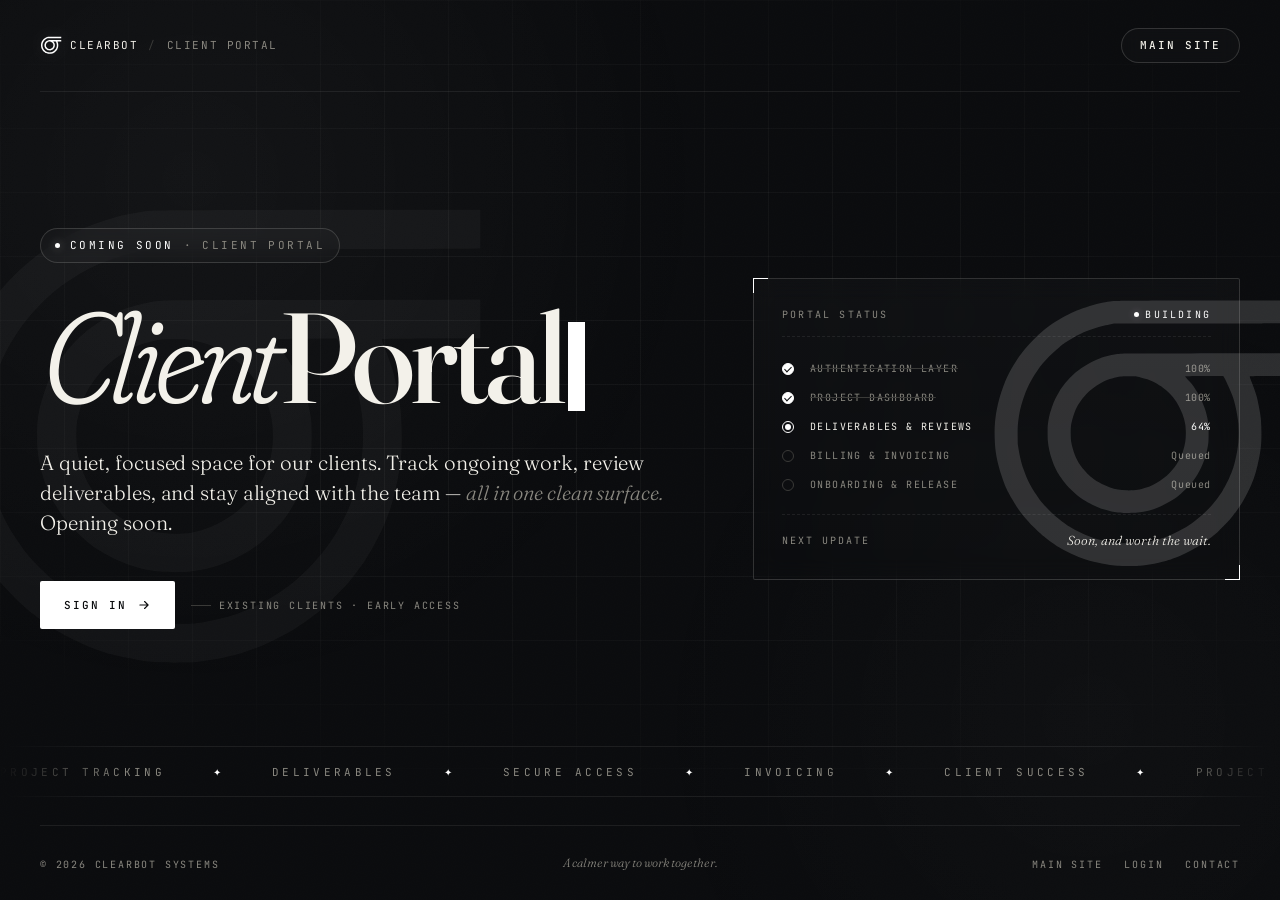
==== index.html @ 37e45703 "Add coming soon page for client portal" ====
<!DOCTYPE html>
<html lang="en">
<head>
<meta charset="UTF-8" />
<meta name="viewport" content="width=device-width, initial-scale=1.0" />
<title>ClearBot Client Portal | Coming Soon</title>
<meta name="description" content="The ClearBot Client Portal is on its way. A quiet, focused space for our clients to track work, review deliverables, and stay aligned." />

<link rel="preconnect" href="https://fonts.googleapis.com" />
<link rel="preconnect" href="https://fonts.gstatic.com" crossorigin />
<link href="https://fonts.googleapis.com/css2?family=Fraunces:ital,opsz,wght@0,9..144,300;0,9..144,400;0,9..144,500;0,9..144,600;1,9..144,400&family=JetBrains+Mono:wght@300;400;500&display=swap" rel="stylesheet" />

<style>
:root {
  --bg:          #0a0b0d;
  --bg-elev:     #101114;
  --ink:         #f3f1ea;
  --ink-dim:     #8a8880;
  --ink-faint:   #3a3a38;
  --rule:        rgba(243, 241, 234, 0.08);
  --rule-strong: rgba(243, 241, 234, 0.16);
  --accent:      #ffffff;
  --accent-dim:  #c8c6bf;
  --grid:        rgba(243, 241, 234, 0.035);

  --display: "Fraunces", "Times New Roman", serif;
  --mono:    "JetBrains Mono", ui-monospace, Menlo, monospace;

  --ease: cubic-bezier(0.22, 1, 0.36, 1);
}

* { box-sizing: border-box; margin: 0; padding: 0; }

html, body {
  background: var(--bg);
  color: var(--ink);
  font-family: var(--mono);
  font-size: 14px;
  line-height: 1.5;
  -webkit-font-smoothing: antialiased;
  -moz-osx-font-smoothing: grayscale;
  overflow-x: hidden;
}

body {
  min-height: 100vh;
  min-height: 100dvh;
  display: flex;
  flex-direction: column;
  position: relative;
}

body::before {
  content: "";
  position: fixed;
  inset: 0;
  background-image:
    linear-gradient(var(--grid) 1px, transparent 1px),
    linear-gradient(90deg, var(--grid) 1px, transparent 1px);
  background-size: 64px 64px;
  pointer-events: none;
  z-index: 0;
  mask-image: radial-gradient(ellipse 80% 60% at 50% 40%, #000 40%, transparent 90%);
  -webkit-mask-image: radial-gradient(ellipse 80% 60% at 50% 40%, #000 40%, transparent 90%);
}

body::after {
  content: "";
  position: fixed;
  inset: 0;
  background:
    radial-gradient(circle at 15% 20%, rgba(255, 255, 255, 0.035), transparent 40%),
    radial-gradient(circle at 85% 80%, rgba(255, 255, 255, 0.02), transparent 35%);
  pointer-events: none;
  z-index: 0;
}

.grain {
  position: fixed;
  inset: 0;
  pointer-events: none;
  z-index: 1;
  opacity: 0.35;
  mix-blend-mode: overlay;
  background-image: url("data:image/svg+xml;utf8,<svg xmlns='http://www.w3.org/2000/svg' width='200' height='200'><filter id='n'><feTurbulence type='fractalNoise' baseFrequency='0.9' numOctaves='2' stitchTiles='stitch'/><feColorMatrix values='0 0 0 0 1 0 0 0 0 1 0 0 0 0 1 0 0 0 0.5 0'/></filter><rect width='100%' height='100%' filter='url(%23n)'/></svg>");
}

.shell {
  position: relative;
  z-index: 2;
  flex: 1;
  display: flex;
  flex-direction: column;
  padding: 28px 40px;
  max-width: 1400px;
  width: 100%;
  margin: 0 auto;
}

header.bar {
  display: grid;
  grid-template-columns: 1fr auto;
  align-items: center;
  gap: 24px;
  font-size: 11px;
  text-transform: uppercase;
  letter-spacing: 0.14em;
  color: var(--ink-dim);
  padding-bottom: 28px;
  border-bottom: 1px solid var(--rule);
}

.bar .left, .bar .right {
  display: flex;
  align-items: center;
  gap: 10px;
}

.bar .right { justify-content: flex-end; }

.home-btn {
  display: inline-flex;
  align-items: center;
  gap: 8px;
  font-family: var(--mono);
  font-size: 11px;
  font-weight: 500;
  text-transform: uppercase;
  letter-spacing: 0.18em;
  color: var(--ink);
  text-decoration: none;
  padding: 8px 18px;
  border: 1px solid var(--rule-strong);
  border-radius: 999px;
  background: rgba(243, 241, 234, 0.02);
  backdrop-filter: blur(10px);
  -webkit-backdrop-filter: blur(10px);
  transition: background 0.2s var(--ease), color 0.2s var(--ease), border-color 0.2s var(--ease);
}

.home-btn:hover {
  background: var(--accent);
  color: #0a0b0d;
  border-color: var(--accent);
}

.home-btn:focus-visible {
  outline: 2px solid var(--accent);
  outline-offset: 3px;
}

.mark {
  display: inline-flex;
  align-items: center;
  gap: 8px;
  color: var(--ink);
}

.mark svg { display: block; }

.mark-logo {
  color: var(--accent);
  filter: drop-shadow(0 0 10px rgba(255, 255, 255, 0.12));
}

.brand-stage { position: relative; }

.ghost-logo {
  position: absolute;
  left: -120px;
  top: 50%;
  transform: translateY(-50%);
  width: 580px;
  height: 580px;
  color: var(--ink);
  opacity: 0;
  pointer-events: none;
  z-index: 0;
  animation: ghostFade 2.4s var(--ease) 0.3s forwards, ghostDrift 14s ease-in-out 2.5s infinite alternate;
}

@keyframes ghostFade {
  from { opacity: 0; transform: translateY(-50%) scale(0.92); }
  to   { opacity: 0.035; transform: translateY(-50%) scale(1); }
}

@keyframes ghostDrift {
  0%   { transform: translateY(-50%) translateX(0);    opacity: 0.035; }
  50%  { transform: translateY(-52%) translateX(-18px); opacity: 0.05; }
  100% { transform: translateY(-48%) translateX(12px);  opacity: 0.03; }
}

.brand-stage > :not(.ghost-logo) {
  position: relative;
  z-index: 1;
}

.dot {
  width: 6px; height: 6px;
  background: var(--accent);
  border-radius: 50%;
  box-shadow: 0 0 8px rgba(255, 255, 255, 0.35);
  animation: pulse 1.8s ease-in-out infinite;
}

@keyframes pulse {
  0%, 100% { opacity: 1; transform: scale(1); }
  50%      { opacity: 0.4; transform: scale(0.85); }
}

main {
  flex: 1;
  display: grid;
  grid-template-columns: 1fr;
  align-items: center;
  padding: 80px 0 60px;
  position: relative;
}

.hero {
  display: grid;
  grid-template-columns: 1.3fr 1fr;
  gap: 80px;
  align-items: center;
}

.headline { position: relative; }

.eyebrow {
  display: inline-flex;
  align-items: center;
  gap: 10px;
  font-size: 11px;
  text-transform: uppercase;
  letter-spacing: 0.22em;
  color: var(--ink-dim);
  margin-bottom: 36px;
  padding: 8px 14px;
  border: 1px solid var(--rule-strong);
  border-radius: 999px;
  background: rgba(243, 241, 234, 0.02);
  backdrop-filter: blur(10px);
  -webkit-backdrop-filter: blur(10px);
  animation: rise 0.9s var(--ease) 0.1s both;
}

.eyebrow .tag { color: var(--accent); }

h1.brand {
  font-family: var(--display);
  font-weight: 400;
  font-size: clamp(56px, 10vw, 156px);
  line-height: 0.92;
  letter-spacing: -0.04em;
  color: var(--ink);
  margin-bottom: 32px;
  font-feature-settings: "ss01", "ss02";
}

h1.brand .client {
  font-style: italic;
  font-weight: 300;
  font-variation-settings: "opsz" 144, "SOFT" 100;
}

h1.brand .portal {
  font-weight: 500;
  position: relative;
  display: inline-block;
}

h1.brand .portal::after {
  content: "";
  position: absolute;
  right: -0.18em;
  top: 0.18em;
  width: 0.13em;
  height: 0.7em;
  background: var(--accent);
  animation: cursor 1.1s steps(2) infinite;
}

@keyframes cursor {
  0%, 50%   { opacity: 1; }
  51%, 100% { opacity: 0; }
}

@keyframes rise {
  0%   { opacity: 0; transform: translateY(26px); }
  100% { opacity: 1; transform: translateY(0); }
}

.lede {
  font-family: var(--display);
  font-weight: 300;
  font-size: clamp(18px, 1.6vw, 22px);
  line-height: 1.45;
  color: var(--ink);
  max-width: 48ch;
  margin-bottom: 44px;
  letter-spacing: -0.005em;
  animation: rise 0.9s var(--ease) 0.7s both;
}

.lede em {
  font-style: italic;
  color: var(--ink-dim);
}

.cta-row {
  display: flex;
  flex-wrap: wrap;
  align-items: center;
  gap: 16px;
  animation: rise 0.9s var(--ease) 0.85s both;
}

.primary-cta {
  appearance: none;
  border: 0;
  cursor: pointer;
  background: var(--accent);
  color: #0a0b0d;
  padding: 0 24px;
  font-family: var(--mono);
  font-weight: 500;
  font-size: 11px;
  text-transform: uppercase;
  letter-spacing: 0.18em;
  transition: background 0.2s var(--ease), transform 0.2s var(--ease);
  display: inline-flex;
  align-items: center;
  gap: 10px;
  min-height: 48px;
  text-decoration: none;
  border-radius: 2px;
}

.primary-cta:hover  { background: #f5f5f5; }
.primary-cta:active { transform: scale(0.98); }
.primary-cta:focus-visible {
  outline: 2px solid var(--accent);
  outline-offset: 3px;
}

.primary-cta svg { transition: transform 0.25s var(--ease); }
.primary-cta:hover svg { transform: translateX(3px); }

.meta-note {
  font-size: 10px;
  text-transform: uppercase;
  letter-spacing: 0.18em;
  color: var(--ink-dim);
  display: flex;
  align-items: center;
  gap: 8px;
}

.meta-note::before {
  content: "";
  width: 20px;
  height: 1px;
  background: var(--ink-faint);
}

.panel {
  position: relative;
  border: 1px solid var(--rule-strong);
  background: linear-gradient(180deg, rgba(243, 241, 234, 0.025), rgba(243, 241, 234, 0.005));
  backdrop-filter: blur(12px);
  -webkit-backdrop-filter: blur(12px);
  padding: 28px;
  border-radius: 2px;
  animation: rise 1s var(--ease) 1s both;
}

.panel::before {
  content: "";
  position: absolute;
  top: -1px; left: -1px;
  width: 14px; height: 14px;
  border-top: 1px solid var(--accent);
  border-left: 1px solid var(--accent);
}
.panel::after {
  content: "";
  position: absolute;
  bottom: -1px; right: -1px;
  width: 14px; height: 14px;
  border-bottom: 1px solid var(--accent);
  border-right: 1px solid var(--accent);
}

.panel-head {
  display: flex;
  justify-content: space-between;
  align-items: center;
  font-size: 10px;
  text-transform: uppercase;
  letter-spacing: 0.22em;
  color: var(--ink-dim);
  margin-bottom: 24px;
  padding-bottom: 14px;
  border-bottom: 1px dashed var(--rule);
}

.panel-head .status-tag {
  color: var(--accent);
  display: inline-flex;
  align-items: center;
  gap: 6px;
}

.log {
  display: flex;
  flex-direction: column;
  gap: 14px;
}

.log-row {
  display: grid;
  grid-template-columns: 16px 1fr auto;
  gap: 12px;
  align-items: center;
  font-size: 11px;
  color: var(--ink-dim);
}

.log-row.active { color: var(--ink); }
.log-row.done .text { color: var(--ink-dim); text-decoration: line-through; text-decoration-color: var(--ink-faint); }

.log-row .text {
  text-transform: uppercase;
  letter-spacing: 0.14em;
  font-size: 10px;
}

.log-row .pct {
  font-family: var(--mono);
  font-size: 10px;
  color: var(--ink-dim);
  letter-spacing: 0.06em;
}

.log-row.active .pct { color: var(--accent); }

.tick {
  width: 12px; height: 12px;
  border-radius: 50%;
  border: 1px solid var(--ink-faint);
  position: relative;
  flex-shrink: 0;
}

.log-row.done .tick {
  background: var(--accent);
  border-color: var(--accent);
}

.log-row.done .tick::after {
  content: "";
  position: absolute;
  left: 3px; top: 1px;
  width: 3px; height: 6px;
  border: solid #0a0b0d;
  border-width: 0 1.5px 1.5px 0;
  transform: rotate(45deg);
}

.log-row.active .tick { border-color: var(--accent); }
.log-row.active .tick::after {
  content: "";
  position: absolute;
  inset: 2px;
  background: var(--accent);
  border-radius: 50%;
  animation: pulse 1.4s ease-in-out infinite;
}

.panel-foot {
  margin-top: 22px;
  padding-top: 16px;
  border-top: 1px dashed var(--rule);
  display: flex;
  justify-content: space-between;
  align-items: center;
  font-size: 10px;
  text-transform: uppercase;
  letter-spacing: 0.2em;
  color: var(--ink-dim);
}

.panel-foot .val {
  font-family: var(--display);
  font-style: italic;
  font-weight: 300;
  text-transform: none;
  letter-spacing: 0;
  font-size: 13px;
  color: var(--ink);
}

.orbit {
  position: absolute;
  right: -80px;
  top: 50%;
  transform: translateY(-50%);
  width: 340px;
  height: 340px;
  color: var(--accent);
  opacity: 0.14;
  pointer-events: none;
  filter: blur(0.3px);
  animation: float 8s ease-in-out infinite alternate;
}

@keyframes float {
  0%   { transform: translateY(-50%) translateX(0); }
  100% { transform: translateY(-48%) translateX(-8px); }
}

footer.foot {
  display: grid;
  grid-template-columns: 1fr auto 1fr;
  align-items: end;
  gap: 24px;
  padding-top: 28px;
  border-top: 1px solid var(--rule);
  font-size: 10px;
  text-transform: uppercase;
  letter-spacing: 0.18em;
  color: var(--ink-dim);
}

footer.foot .right { justify-self: end; display: flex; gap: 22px; }

footer.foot a {
  color: var(--ink-dim);
  text-decoration: none;
  position: relative;
  transition: color 0.2s var(--ease);
}

footer.foot a:hover { color: var(--ink); }

footer.foot a::after {
  content: "";
  position: absolute;
  left: 0; bottom: -4px;
  width: 100%; height: 1px;
  background: var(--accent);
  transform: scaleX(0);
  transform-origin: right;
  transition: transform 0.3s var(--ease);
}

footer.foot a:hover::after {
  transform: scaleX(1);
  transform-origin: left;
}

.copyright {
  text-align: center;
  font-family: var(--display);
  font-style: italic;
  font-weight: 300;
  text-transform: none;
  letter-spacing: 0;
  font-size: 12px;
  color: var(--ink-dim);
}

.marquee {
  overflow: hidden;
  padding: 14px 0;
  border-top: 1px solid var(--rule);
  border-bottom: 1px solid var(--rule);
  margin: 0 -40px;
  white-space: nowrap;
  position: relative;
  mask-image: linear-gradient(90deg, transparent, #000 10%, #000 90%, transparent);
  -webkit-mask-image: linear-gradient(90deg, transparent, #000 10%, #000 90%, transparent);
}

.marquee-track {
  display: inline-flex;
  gap: 48px;
  animation: slide 40s linear infinite;
}

.marquee span {
  font-size: 11px;
  text-transform: uppercase;
  letter-spacing: 0.3em;
  color: var(--ink-dim);
  display: inline-flex;
  align-items: center;
  gap: 48px;
}

.marquee span::after {
  content: "✦";
  color: var(--accent);
  font-size: 10px;
}

@keyframes slide {
  from { transform: translateX(0); }
  to   { transform: translateX(-50%); }
}

.sprite {
  position: absolute;
  width: 0;
  height: 0;
  overflow: hidden;
}

@media (max-width: 960px) {
  .shell { padding: 20px 24px; }
  main { padding: 48px 0 40px; }
  .hero { grid-template-columns: 1fr; gap: 48px; }
  .orbit { display: none; }
  .ghost-logo { display: none; }
  .marquee { margin: 0 -24px; }
}

@media (max-width: 560px) {
  .shell { padding: 18px 20px; }
  .marquee { margin: 0 -20px; }
  .eyebrow { font-size: 10px; letter-spacing: 0.18em; padding: 7px 12px; }
  h1.brand { font-size: clamp(48px, 15vw, 96px); }
  footer.foot { grid-template-columns: 1fr; text-align: center; }
  footer.foot .right { justify-self: center; flex-wrap: wrap; justify-content: center; }
}

@media (prefers-reduced-motion: reduce) {
  *, *::before, *::after {
    animation-duration: 0.01ms !important;
    animation-iteration-count: 1 !important;
    transition-duration: 0.01ms !important;
  }
}
</style>
</head>
<body>

<svg class="sprite" aria-hidden="true" focusable="false" xmlns="http://www.w3.org/2000/svg">
  <symbol id="clearbot-logo" viewBox="0 0 1008 1008">
    <path fill="currentColor" fill-rule="evenodd" d="M 599.65 123.37 C 598.82 123.43, 554.92 123.57, 502.10 123.68 C 417.01 123.87, 405.24 123.98, 398.76 124.72 C 376.93 127.21, 352.85 132.01, 333.73 137.70 C 319.60 141.90, 298.89 148.98, 290.34 152.54 C 278.05 157.65, 268.81 162.12, 255.72 169.30 C 229.45 183.70, 213.95 193.68, 198.12 206.39 C 190.61 212.41, 177.54 223.81, 169.64 231.22 C 154.40 245.50, 137.45 264.55, 123.53 283.04 C 116.32 292.62, 111.23 300.34, 102.73 314.57 C 91.93 332.68, 85.06 345.81, 78.89 360.19 C 73.81 372.02, 64.09 400.35, 59.78 415.86 C 55.11 432.66, 51.06 453.06, 48.95 470.34 C 47.02 486.20, 46.29 498.27, 46.28 514.71 C 46.26 536.04, 47.50 555.88, 49.96 573.69 C 52.00 588.41, 57.08 610.96, 62.34 628.64 C 64.91 637.27, 75.58 667.56, 78.14 673.48 C 80.81 679.66, 88.82 696.02, 92.22 702.24 C 93.97 705.43, 100.14 715.64, 105.95 724.92 C 113.99 737.77, 118.41 744.23, 124.42 751.93 C 139.01 770.60, 147.66 780.28, 165.16 797.52 C 179.80 811.94, 186.39 817.82, 197.11 826.07 C 216.12 840.69, 224.56 846.65, 236.07 853.57 C 245.10 859.00, 265.88 869.74, 278.94 875.73 C 301.14 885.92, 323.45 893.70, 343.56 898.26 C 374.59 905.30, 390.98 908.08, 409.85 909.49 C 421.63 910.37, 468.59 910.39, 477.15 909.52 C 494.61 907.74, 514.81 904.40, 532.60 900.36 C 540.09 898.66, 548.14 896.72, 550.50 896.07 C 564.64 892.10, 586.08 884.39, 598.33 878.84 C 602.94 876.76, 614.53 871.11, 624.10 866.29 C 636.58 860.00, 644.35 855.71, 651.61 851.09 C 663.36 843.61, 672.27 837.43, 680.92 830.75 C 684.31 828.14, 689.53 824.14, 692.52 821.87 C 695.51 819.59, 699.54 816.33, 701.48 814.62 C 709.40 807.63, 738.66 778.17, 743.74 772.06 C 751.50 762.75, 767.16 741.76, 773.67 731.98 C 782.13 719.25, 786.91 710.93, 795.23 694.42 C 805.45 674.17, 810.28 662.98, 816.15 646.03 C 822.69 627.11, 828.67 601.95, 833.53 572.93 C 837.16 551.18, 837.95 532.54, 836.85 494.54 C 836.40 479.00, 835.82 473.02, 833.03 454.97 C 831.35 444.09, 825.10 414.08, 822.93 406.49 C 820.12 396.63, 814.12 379.24, 809.21 366.75 C 803.58 352.41, 802.23 348.51, 802.70 348.04 C 803.29 347.44, 856.08 346.90, 917.12 346.87 L 973.96 346.83 973.96 312.98 L 973.96 279.13 882.08 279.46 C 831.55 279.64, 717.05 279.84, 627.63 279.90 C 538.21 279.96, 455.64 280.17, 444.13 280.35 C 422.57 280.69, 413.04 281.35, 401.53 283.32 C 393.05 284.76, 368.44 290.92, 361.20 293.41 C 344.30 299.22, 326.86 308.06, 308.77 319.98 C 298.66 326.65, 293.04 330.81, 286.04 336.81 C 263.15 356.44, 245.10 379.00, 230.22 406.57 C 227.82 411.01, 224.51 417.75, 222.86 421.56 C 219.22 429.96, 211.49 453.25, 209.03 463.29 C 206.94 471.78, 205.60 479.28, 204.35 489.50 C 203.64 495.25, 203.45 500.58, 203.46 514.45 C 203.47 524.47, 203.74 534.93, 204.09 538.65 C 205.97 558.46, 209.85 575.75, 217.45 598.16 C 221.05 608.78, 224.12 615.91, 229.47 626.10 C 233.82 634.39, 236.53 638.76, 243.40 648.55 C 254.69 664.65, 258.96 669.86, 269.43 680.33 C 284.19 695.09, 298.77 707.36, 309.41 713.97 C 314.82 717.33, 328.52 724.87, 336.00 728.59 C 346.66 733.90, 358.53 738.76, 369.28 742.22 C 381.36 746.11, 389.51 748.08, 401.78 750.07 C 417.23 752.57, 420.78 752.81, 442.11 752.83 C 460.45 752.85, 463.38 752.74, 470.85 751.74 C 494.55 748.55, 510.42 744.63, 528.82 737.42 C 543.81 731.55, 563.23 721.48, 576.95 712.46 C 590.65 703.45, 596.49 698.58, 612.43 682.85 C 624.75 670.70, 630.22 664.56, 636.26 656.11 C 643.90 645.43, 651.70 632.18, 657.91 619.31 C 665.80 603.00, 670.17 590.93, 674.50 573.48 C 677.46 561.58, 679.23 551.51, 680.11 541.68 C 680.49 537.44, 680.74 526.57, 680.73 514.45 C 680.72 491.81, 680.42 488.42, 677.02 471.35 C 673.75 455.01, 669.98 442.92, 663.06 426.62 C 659.01 417.06, 654.04 407.27, 647.54 395.99 C 639.28 381.64, 632.66 372.39, 624.29 363.47 C 619.21 358.05, 614.35 352.50, 612.33 349.80 L 610.97 347.97 613.88 347.66 C 615.48 347.49, 640.97 347.20, 670.53 347.02 L 724.27 346.68 726.80 351.17 C 734.32 364.52, 745.67 389.72, 751.61 406.27 C 754.92 415.50, 757.22 423.50, 759.92 435.23 C 764.38 454.55, 767.36 471.98, 768.77 486.98 C 769.07 490.17, 769.45 499.92, 769.62 508.66 C 770.07 532.22, 768.96 548.38, 765.45 569.40 C 762.65 586.12, 757.99 606.07, 754.11 617.93 C 751.00 627.42, 745.67 640.88, 741.19 650.57 C 737.22 659.16, 727.57 677.62, 723.05 685.28 C 718.93 692.25, 709.10 706.53, 703.07 714.29 C 694.72 725.05, 683.98 737.19, 674.04 747.13 C 660.57 760.60, 647.11 772.00, 631.30 783.32 C 621.34 790.44, 617.23 793.06, 606.20 799.29 C 585.00 811.28, 569.45 818.64, 552.38 824.77 C 542.33 828.38, 539.00 829.39, 527.81 832.24 C 514.64 835.60, 503.13 838.03, 491.95 839.83 C 476.02 842.39, 472.03 842.64, 445.64 842.63 C 426.05 842.63, 419.29 842.45, 411.61 841.73 C 393.23 839.99, 380.86 837.88, 360.45 832.98 C 339.81 828.02, 330.35 824.81, 311.24 816.25 C 297.60 810.14, 290.67 806.62, 277.52 799.14 C 260.40 789.39, 253.72 784.69, 232.40 767.37 C 224.70 761.11, 218.49 755.48, 210.96 747.92 C 199.65 736.56, 187.40 723.20, 182.24 716.61 C 177.91 711.07, 161.25 686.20, 156.92 678.80 C 152.57 671.38, 145.68 657.93, 142.59 650.82 C 139.48 643.70, 135.08 632.17, 131.81 622.62 C 124.52 601.31, 120.97 586.56, 116.64 559.57 L 114.82 548.23 114.58 527.81 C 114.32 507.01, 114.78 494.01, 116.19 481.69 C 119.02 457.00, 122.94 439.15, 130.53 416.40 C 142.00 382.00, 152.76 360.27, 172.84 330.96 C 182.30 317.16, 193.86 303.34, 208.45 288.41 C 218.17 278.46, 227.40 270.08, 238.28 261.31 C 249.16 252.55, 250.87 251.30, 260.88 244.92 C 288.15 227.52, 303.85 219.48, 325.96 211.56 C 339.99 206.54, 356.92 201.21, 366.07 198.92 C 370.13 197.91, 379.55 195.82, 386.99 194.28 L 400.52 191.49 665.94 191.27 C 811.92 191.15, 940.95 190.91, 952.66 190.74 L 973.96 190.44 973.96 156.66 L 973.96 122.88 787.56 123.07 C 685.04 123.17, 600.48 123.31, 599.65 123.37 M 420.18 348.62 C 405.34 350.59, 382.83 356.97, 371.01 362.56 C 357.12 369.14, 340.90 379.87, 327.43 391.39 C 315.44 401.65, 298.51 423.16, 290.69 438.08 C 285.34 448.30, 279.77 463.32, 276.21 477.18 C 274.85 482.47, 273.40 489.05, 272.98 491.80 C 271.25 503.13, 271.55 531.90, 273.51 543.33 C 275.37 554.13, 279.42 568.64, 283.67 579.74 C 288.08 591.24, 293.96 602.34, 300.90 612.25 C 307.47 621.64, 320.75 636.45, 329.18 643.79 C 334.36 648.30, 346.03 656.48, 355.35 662.13 C 364.41 667.62, 377.83 673.83, 388.42 677.43 C 403.24 682.46, 419.22 685.24, 437.07 685.89 C 447.52 686.27, 464.03 685.49, 471.10 684.29 C 477.73 683.17, 485.70 681.01, 496.42 677.45 C 503.27 675.17, 508.46 673.02, 515.21 669.66 C 529.96 662.31, 543.10 653.95, 552.77 645.76 C 554.98 643.88, 560.78 638.29, 565.64 633.35 C 577.31 621.48, 584.10 612.40, 592.48 597.42 C 598.49 586.69, 602.76 576.66, 606.13 565.37 C 612.10 545.37, 614.04 529.07, 613.03 507.40 C 612.74 501.30, 612.16 494.17, 611.74 491.57 C 608.65 472.64, 604.22 459.62, 594.01 439.47 C 588.74 429.06, 581.62 417.86, 575.35 410.10 C 567.77 400.73, 551.43 385.69, 539.94 377.53 C 533.45 372.92, 522.50 366.39, 515.41 362.92 C 507.03 358.82, 493.16 354.30, 479.17 351.12 C 466.56 348.25, 461.83 347.84, 442.47 347.90 C 431.36 347.94, 423.43 348.19, 420.18 348.62" />
  </symbol>
</svg>

<div class="grain" aria-hidden="true"></div>

<div class="shell">

  <header class="bar" role="banner">
    <div class="left">
      <span class="mark" aria-label="ClearBot">
        <svg class="mark-logo" width="22" height="22" aria-hidden="true"><use href="#clearbot-logo" /></svg>
        ClearBot
      </span>
      <span style="color: var(--ink-faint);">/</span>
      <span>Client Portal</span>
    </div>

    <div class="right">
      <a class="home-btn" href="https://clearbot.io">Main Site</a>
    </div>
  </header>

  <main>
    <div class="hero">

      <section class="headline brand-stage">
        <svg class="ghost-logo" aria-hidden="true"><use href="#clearbot-logo" /></svg>

        <span class="eyebrow">
          <span class="dot" style="width:5px;height:5px;"></span>
          <span class="tag">Coming Soon</span>
          <span>· Client Portal</span>
        </span>

        <h1 class="brand" aria-label="Client Portal">
          <span class="client">Client</span><span class="portal">Portal</span>
        </h1>

        <p class="lede">
          A quiet, focused space for our clients. Track ongoing work,
          review deliverables, and stay aligned with the team —
          <em>all in one clean surface.</em> Opening soon.
        </p>

        <div class="cta-row">
          <a class="primary-cta" href="https://login.clearbot.io">
            Sign In
            <svg width="14" height="14" viewBox="0 0 24 24" fill="none" aria-hidden="true">
              <path d="M5 12h14M13 6l6 6-6 6" stroke="currentColor" stroke-width="2" stroke-linecap="round" stroke-linejoin="round"/>
            </svg>
          </a>
          <span class="meta-note">Existing clients · Early access</span>
        </div>
      </section>

      <aside class="panel" aria-label="Portal status">
        <svg class="orbit" aria-hidden="true"><use href="#clearbot-logo" /></svg>

        <div class="panel-head">
          <span>Portal Status</span>
          <span class="status-tag">
            <span class="dot" style="width:5px;height:5px;"></span>
            Building
          </span>
        </div>

        <div class="log" aria-label="Portal progress">
          <div class="log-row done">
            <span class="tick" aria-hidden="true"></span>
            <span class="text">Authentication layer</span>
            <span class="pct">100%</span>
          </div>
          <div class="log-row done">
            <span class="tick" aria-hidden="true"></span>
            <span class="text">Project dashboard</span>
            <span class="pct">100%</span>
          </div>
          <div class="log-row active">
            <span class="tick" aria-hidden="true"></span>
            <span class="text">Deliverables &amp; reviews</span>
            <span class="pct">64%</span>
          </div>
          <div class="log-row">
            <span class="tick" aria-hidden="true"></span>
            <span class="text">Billing &amp; invoicing</span>
            <span class="pct">Queued</span>
          </div>
          <div class="log-row">
            <span class="tick" aria-hidden="true"></span>
            <span class="text">Onboarding &amp; release</span>
            <span class="pct">Queued</span>
          </div>
        </div>

        <div class="panel-foot">
          <span>Next Update</span>
          <span class="val">Soon, and worth the wait.</span>
        </div>
      </aside>

    </div>
  </main>

  <div class="marquee" aria-hidden="true">
    <div class="marquee-track">
      <span>Project Tracking</span>
      <span>Deliverables</span>
      <span>Secure Access</span>
      <span>Invoicing</span>
      <span>Client Success</span>
      <span>Project Tracking</span>
      <span>Deliverables</span>
      <span>Secure Access</span>
      <span>Invoicing</span>
      <span>Client Success</span>
    </div>
  </div>

  <footer class="foot" style="margin-top: 28px;">
    <div class="left">
      <span>© 2026 ClearBot Systems</span>
    </div>
    <div class="copyright">A calmer way to work together.</div>
    <div class="right">
      <a href="https://clearbot.io">Main Site</a>
      <a href="https://login.clearbot.io">Login</a>
      <a href="mailto:ethan@clearbot.io">Contact</a>
    </div>
  </footer>

</div>

</body>
</html>
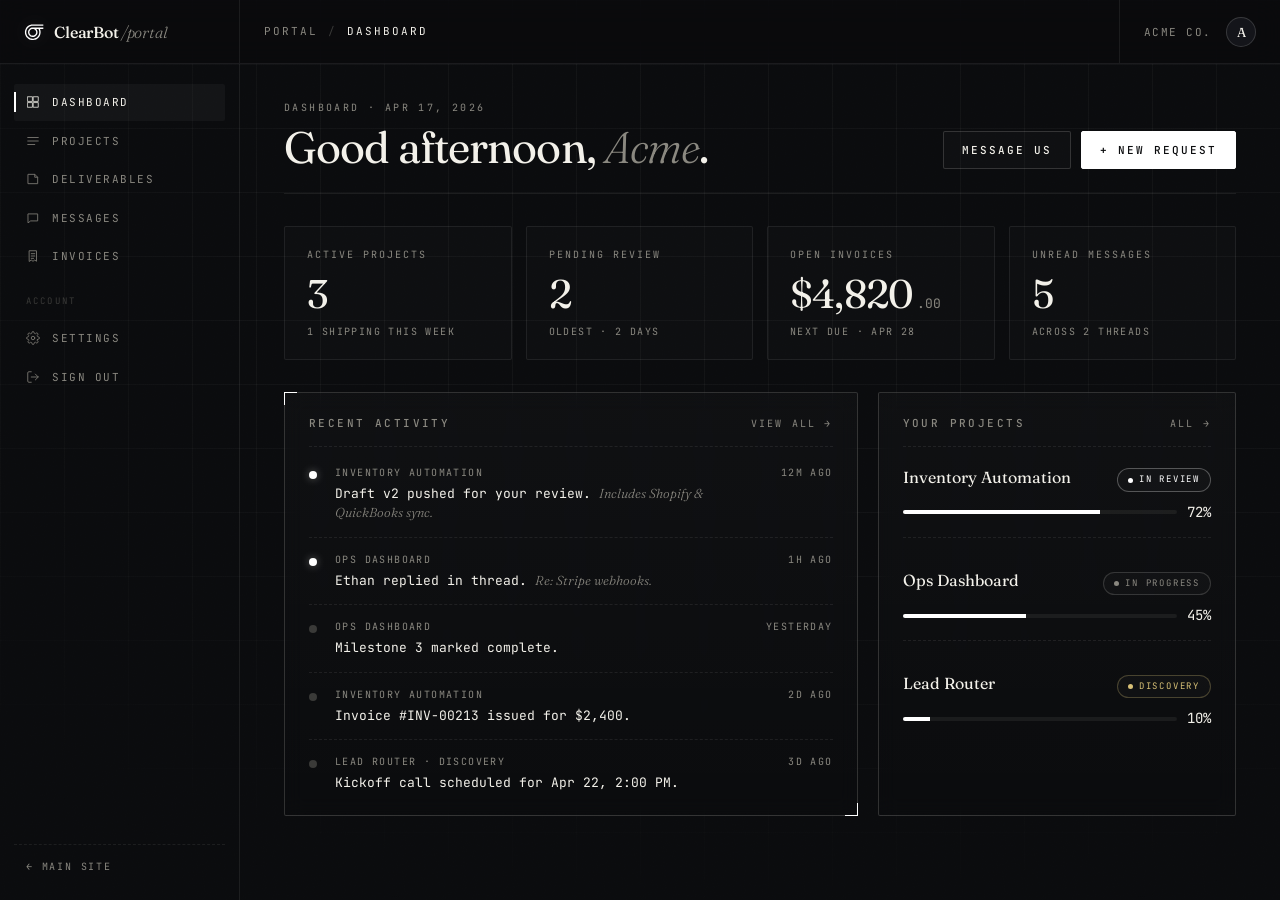
==== commit 5fab509a: "Scaffold portal shell: shared CSS/JS, favicon, dashboard view" ====
--- a/index.html
+++ b/index.html
@@ -3,782 +3,206 @@
 <head>
 <meta charset="UTF-8" />
 <meta name="viewport" content="width=device-width, initial-scale=1.0" />
-<title>ClearBot Client Portal | Coming Soon</title>
-<meta name="description" content="The ClearBot Client Portal is on its way. A quiet, focused space for our clients to track work, review deliverables, and stay aligned." />
-
+<title>Dashboard · ClearBot Client Portal</title>
+<meta name="description" content="ClearBot Client Portal — track ongoing work, review deliverables, and stay aligned with the team." />
+<link rel="icon" type="image/svg+xml" href="assets/favicon.svg" />
 <link rel="preconnect" href="https://fonts.googleapis.com" />
 <link rel="preconnect" href="https://fonts.gstatic.com" crossorigin />
-<link href="https://fonts.googleapis.com/css2?family=Fraunces:ital,opsz,wght@0,9..144,300;0,9..144,400;0,9..144,500;0,9..144,600;1,9..144,400&family=JetBrains+Mono:wght@300;400;500&display=swap" rel="stylesheet" />
-
-<style>
-:root {
-  --bg:          #0a0b0d;
-  --bg-elev:     #101114;
-  --ink:         #f3f1ea;
-  --ink-dim:     #8a8880;
-  --ink-faint:   #3a3a38;
-  --rule:        rgba(243, 241, 234, 0.08);
-  --rule-strong: rgba(243, 241, 234, 0.16);
-  --accent:      #ffffff;
-  --accent-dim:  #c8c6bf;
-  --grid:        rgba(243, 241, 234, 0.035);
-
-  --display: "Fraunces", "Times New Roman", serif;
-  --mono:    "JetBrains Mono", ui-monospace, Menlo, monospace;
-
-  --ease: cubic-bezier(0.22, 1, 0.36, 1);
-}
-
-* { box-sizing: border-box; margin: 0; padding: 0; }
-
-html, body {
-  background: var(--bg);
-  color: var(--ink);
-  font-family: var(--mono);
-  font-size: 14px;
-  line-height: 1.5;
-  -webkit-font-smoothing: antialiased;
-  -moz-osx-font-smoothing: grayscale;
-  overflow-x: hidden;
-}
-
-body {
-  min-height: 100vh;
-  min-height: 100dvh;
-  display: flex;
-  flex-direction: column;
-  position: relative;
-}
-
-body::before {
-  content: "";
-  position: fixed;
-  inset: 0;
-  background-image:
-    linear-gradient(var(--grid) 1px, transparent 1px),
-    linear-gradient(90deg, var(--grid) 1px, transparent 1px);
-  background-size: 64px 64px;
-  pointer-events: none;
-  z-index: 0;
-  mask-image: radial-gradient(ellipse 80% 60% at 50% 40%, #000 40%, transparent 90%);
-  -webkit-mask-image: radial-gradient(ellipse 80% 60% at 50% 40%, #000 40%, transparent 90%);
-}
-
-body::after {
-  content: "";
-  position: fixed;
-  inset: 0;
-  background:
-    radial-gradient(circle at 15% 20%, rgba(255, 255, 255, 0.035), transparent 40%),
-    radial-gradient(circle at 85% 80%, rgba(255, 255, 255, 0.02), transparent 35%);
-  pointer-events: none;
-  z-index: 0;
-}
-
-.grain {
-  position: fixed;
-  inset: 0;
-  pointer-events: none;
-  z-index: 1;
-  opacity: 0.35;
-  mix-blend-mode: overlay;
-  background-image: url("data:image/svg+xml;utf8,<svg xmlns='http://www.w3.org/2000/svg' width='200' height='200'><filter id='n'><feTurbulence type='fractalNoise' baseFrequency='0.9' numOctaves='2' stitchTiles='stitch'/><feColorMatrix values='0 0 0 0 1 0 0 0 0 1 0 0 0 0 1 0 0 0 0.5 0'/></filter><rect width='100%' height='100%' filter='url(%23n)'/></svg>");
-}
-
-.shell {
-  position: relative;
-  z-index: 2;
-  flex: 1;
-  display: flex;
-  flex-direction: column;
-  padding: 28px 40px;
-  max-width: 1400px;
-  width: 100%;
-  margin: 0 auto;
-}
-
-header.bar {
-  display: grid;
-  grid-template-columns: 1fr auto;
-  align-items: center;
-  gap: 24px;
-  font-size: 11px;
-  text-transform: uppercase;
-  letter-spacing: 0.14em;
-  color: var(--ink-dim);
-  padding-bottom: 28px;
-  border-bottom: 1px solid var(--rule);
-}
-
-.bar .left, .bar .right {
-  display: flex;
-  align-items: center;
-  gap: 10px;
-}
-
-.bar .right { justify-content: flex-end; }
-
-.home-btn {
-  display: inline-flex;
-  align-items: center;
-  gap: 8px;
-  font-family: var(--mono);
-  font-size: 11px;
-  font-weight: 500;
-  text-transform: uppercase;
-  letter-spacing: 0.18em;
-  color: var(--ink);
-  text-decoration: none;
-  padding: 8px 18px;
-  border: 1px solid var(--rule-strong);
-  border-radius: 999px;
-  background: rgba(243, 241, 234, 0.02);
-  backdrop-filter: blur(10px);
-  -webkit-backdrop-filter: blur(10px);
-  transition: background 0.2s var(--ease), color 0.2s var(--ease), border-color 0.2s var(--ease);
-}
-
-.home-btn:hover {
-  background: var(--accent);
-  color: #0a0b0d;
-  border-color: var(--accent);
-}
-
-.home-btn:focus-visible {
-  outline: 2px solid var(--accent);
-  outline-offset: 3px;
-}
-
-.mark {
-  display: inline-flex;
-  align-items: center;
-  gap: 8px;
-  color: var(--ink);
-}
-
-.mark svg { display: block; }
-
-.mark-logo {
-  color: var(--accent);
-  filter: drop-shadow(0 0 10px rgba(255, 255, 255, 0.12));
-}
-
-.brand-stage { position: relative; }
-
-.ghost-logo {
-  position: absolute;
-  left: -120px;
-  top: 50%;
-  transform: translateY(-50%);
-  width: 580px;
-  height: 580px;
-  color: var(--ink);
-  opacity: 0;
-  pointer-events: none;
-  z-index: 0;
-  animation: ghostFade 2.4s var(--ease) 0.3s forwards, ghostDrift 14s ease-in-out 2.5s infinite alternate;
-}
-
-@keyframes ghostFade {
-  from { opacity: 0; transform: translateY(-50%) scale(0.92); }
-  to   { opacity: 0.035; transform: translateY(-50%) scale(1); }
-}
-
-@keyframes ghostDrift {
-  0%   { transform: translateY(-50%) translateX(0);    opacity: 0.035; }
-  50%  { transform: translateY(-52%) translateX(-18px); opacity: 0.05; }
-  100% { transform: translateY(-48%) translateX(12px);  opacity: 0.03; }
-}
-
-.brand-stage > :not(.ghost-logo) {
-  position: relative;
-  z-index: 1;
-}
-
-.dot {
-  width: 6px; height: 6px;
-  background: var(--accent);
-  border-radius: 50%;
-  box-shadow: 0 0 8px rgba(255, 255, 255, 0.35);
-  animation: pulse 1.8s ease-in-out infinite;
-}
-
-@keyframes pulse {
-  0%, 100% { opacity: 1; transform: scale(1); }
-  50%      { opacity: 0.4; transform: scale(0.85); }
-}
-
-main {
-  flex: 1;
-  display: grid;
-  grid-template-columns: 1fr;
-  align-items: center;
-  padding: 80px 0 60px;
-  position: relative;
-}
-
-.hero {
-  display: grid;
-  grid-template-columns: 1.3fr 1fr;
-  gap: 80px;
-  align-items: center;
-}
-
-.headline { position: relative; }
-
-.eyebrow {
-  display: inline-flex;
-  align-items: center;
-  gap: 10px;
-  font-size: 11px;
-  text-transform: uppercase;
-  letter-spacing: 0.22em;
-  color: var(--ink-dim);
-  margin-bottom: 36px;
-  padding: 8px 14px;
-  border: 1px solid var(--rule-strong);
-  border-radius: 999px;
-  background: rgba(243, 241, 234, 0.02);
-  backdrop-filter: blur(10px);
-  -webkit-backdrop-filter: blur(10px);
-  animation: rise 0.9s var(--ease) 0.1s both;
-}
-
-.eyebrow .tag { color: var(--accent); }
-
-h1.brand {
-  font-family: var(--display);
-  font-weight: 400;
-  font-size: clamp(56px, 10vw, 156px);
-  line-height: 0.92;
-  letter-spacing: -0.04em;
-  color: var(--ink);
-  margin-bottom: 32px;
-  font-feature-settings: "ss01", "ss02";
-}
-
-h1.brand .client {
-  font-style: italic;
-  font-weight: 300;
-  font-variation-settings: "opsz" 144, "SOFT" 100;
-}
-
-h1.brand .portal {
-  font-weight: 500;
-  position: relative;
-  display: inline-block;
-}
-
-h1.brand .portal::after {
-  content: "";
-  position: absolute;
-  right: -0.18em;
-  top: 0.18em;
-  width: 0.13em;
-  height: 0.7em;
-  background: var(--accent);
-  animation: cursor 1.1s steps(2) infinite;
-}
-
-@keyframes cursor {
-  0%, 50%   { opacity: 1; }
-  51%, 100% { opacity: 0; }
-}
-
-@keyframes rise {
-  0%   { opacity: 0; transform: translateY(26px); }
-  100% { opacity: 1; transform: translateY(0); }
-}
-
-.lede {
-  font-family: var(--display);
-  font-weight: 300;
-  font-size: clamp(18px, 1.6vw, 22px);
-  line-height: 1.45;
-  color: var(--ink);
-  max-width: 48ch;
-  margin-bottom: 44px;
-  letter-spacing: -0.005em;
-  animation: rise 0.9s var(--ease) 0.7s both;
-}
-
-.lede em {
-  font-style: italic;
-  color: var(--ink-dim);
-}
-
-.cta-row {
-  display: flex;
-  flex-wrap: wrap;
-  align-items: center;
-  gap: 16px;
-  animation: rise 0.9s var(--ease) 0.85s both;
-}
-
-.primary-cta {
-  appearance: none;
-  border: 0;
-  cursor: pointer;
-  background: var(--accent);
-  color: #0a0b0d;
-  padding: 0 24px;
-  font-family: var(--mono);
-  font-weight: 500;
-  font-size: 11px;
-  text-transform: uppercase;
-  letter-spacing: 0.18em;
-  transition: background 0.2s var(--ease), transform 0.2s var(--ease);
-  display: inline-flex;
-  align-items: center;
-  gap: 10px;
-  min-height: 48px;
-  text-decoration: none;
-  border-radius: 2px;
-}
-
-.primary-cta:hover  { background: #f5f5f5; }
-.primary-cta:active { transform: scale(0.98); }
-.primary-cta:focus-visible {
-  outline: 2px solid var(--accent);
-  outline-offset: 3px;
-}
-
-.primary-cta svg { transition: transform 0.25s var(--ease); }
-.primary-cta:hover svg { transform: translateX(3px); }
-
-.meta-note {
-  font-size: 10px;
-  text-transform: uppercase;
-  letter-spacing: 0.18em;
-  color: var(--ink-dim);
-  display: flex;
-  align-items: center;
-  gap: 8px;
-}
-
-.meta-note::before {
-  content: "";
-  width: 20px;
-  height: 1px;
-  background: var(--ink-faint);
-}
-
-.panel {
-  position: relative;
-  border: 1px solid var(--rule-strong);
-  background: linear-gradient(180deg, rgba(243, 241, 234, 0.025), rgba(243, 241, 234, 0.005));
-  backdrop-filter: blur(12px);
-  -webkit-backdrop-filter: blur(12px);
-  padding: 28px;
-  border-radius: 2px;
-  animation: rise 1s var(--ease) 1s both;
-}
-
-.panel::before {
-  content: "";
-  position: absolute;
-  top: -1px; left: -1px;
-  width: 14px; height: 14px;
-  border-top: 1px solid var(--accent);
-  border-left: 1px solid var(--accent);
-}
-.panel::after {
-  content: "";
-  position: absolute;
-  bottom: -1px; right: -1px;
-  width: 14px; height: 14px;
-  border-bottom: 1px solid var(--accent);
-  border-right: 1px solid var(--accent);
-}
-
-.panel-head {
-  display: flex;
-  justify-content: space-between;
-  align-items: center;
-  font-size: 10px;
-  text-transform: uppercase;
-  letter-spacing: 0.22em;
-  color: var(--ink-dim);
-  margin-bottom: 24px;
-  padding-bottom: 14px;
-  border-bottom: 1px dashed var(--rule);
-}
-
-.panel-head .status-tag {
-  color: var(--accent);
-  display: inline-flex;
-  align-items: center;
-  gap: 6px;
-}
-
-.log {
-  display: flex;
-  flex-direction: column;
-  gap: 14px;
-}
-
-.log-row {
-  display: grid;
-  grid-template-columns: 16px 1fr auto;
-  gap: 12px;
-  align-items: center;
-  font-size: 11px;
-  color: var(--ink-dim);
-}
-
-.log-row.active { color: var(--ink); }
-.log-row.done .text { color: var(--ink-dim); text-decoration: line-through; text-decoration-color: var(--ink-faint); }
-
-.log-row .text {
-  text-transform: uppercase;
-  letter-spacing: 0.14em;
-  font-size: 10px;
-}
-
-.log-row .pct {
-  font-family: var(--mono);
-  font-size: 10px;
-  color: var(--ink-dim);
-  letter-spacing: 0.06em;
-}
-
-.log-row.active .pct { color: var(--accent); }
-
-.tick {
-  width: 12px; height: 12px;
-  border-radius: 50%;
-  border: 1px solid var(--ink-faint);
-  position: relative;
-  flex-shrink: 0;
-}
-
-.log-row.done .tick {
-  background: var(--accent);
-  border-color: var(--accent);
-}
-
-.log-row.done .tick::after {
-  content: "";
-  position: absolute;
-  left: 3px; top: 1px;
-  width: 3px; height: 6px;
-  border: solid #0a0b0d;
-  border-width: 0 1.5px 1.5px 0;
-  transform: rotate(45deg);
-}
-
-.log-row.active .tick { border-color: var(--accent); }
-.log-row.active .tick::after {
-  content: "";
-  position: absolute;
-  inset: 2px;
-  background: var(--accent);
-  border-radius: 50%;
-  animation: pulse 1.4s ease-in-out infinite;
-}
-
-.panel-foot {
-  margin-top: 22px;
-  padding-top: 16px;
-  border-top: 1px dashed var(--rule);
-  display: flex;
-  justify-content: space-between;
-  align-items: center;
-  font-size: 10px;
-  text-transform: uppercase;
-  letter-spacing: 0.2em;
-  color: var(--ink-dim);
-}
-
-.panel-foot .val {
-  font-family: var(--display);
-  font-style: italic;
-  font-weight: 300;
-  text-transform: none;
-  letter-spacing: 0;
-  font-size: 13px;
-  color: var(--ink);
-}
-
-.orbit {
-  position: absolute;
-  right: -80px;
-  top: 50%;
-  transform: translateY(-50%);
-  width: 340px;
-  height: 340px;
-  color: var(--accent);
-  opacity: 0.14;
-  pointer-events: none;
-  filter: blur(0.3px);
-  animation: float 8s ease-in-out infinite alternate;
-}
-
-@keyframes float {
-  0%   { transform: translateY(-50%) translateX(0); }
-  100% { transform: translateY(-48%) translateX(-8px); }
-}
-
-footer.foot {
-  display: grid;
-  grid-template-columns: 1fr auto 1fr;
-  align-items: end;
-  gap: 24px;
-  padding-top: 28px;
-  border-top: 1px solid var(--rule);
-  font-size: 10px;
-  text-transform: uppercase;
-  letter-spacing: 0.18em;
-  color: var(--ink-dim);
-}
-
-footer.foot .right { justify-self: end; display: flex; gap: 22px; }
-
-footer.foot a {
-  color: var(--ink-dim);
-  text-decoration: none;
-  position: relative;
-  transition: color 0.2s var(--ease);
-}
-
-footer.foot a:hover { color: var(--ink); }
-
-footer.foot a::after {
-  content: "";
-  position: absolute;
-  left: 0; bottom: -4px;
-  width: 100%; height: 1px;
-  background: var(--accent);
-  transform: scaleX(0);
-  transform-origin: right;
-  transition: transform 0.3s var(--ease);
-}
-
-footer.foot a:hover::after {
-  transform: scaleX(1);
-  transform-origin: left;
-}
-
-.copyright {
-  text-align: center;
-  font-family: var(--display);
-  font-style: italic;
-  font-weight: 300;
-  text-transform: none;
-  letter-spacing: 0;
-  font-size: 12px;
-  color: var(--ink-dim);
-}
-
-.marquee {
-  overflow: hidden;
-  padding: 14px 0;
-  border-top: 1px solid var(--rule);
-  border-bottom: 1px solid var(--rule);
-  margin: 0 -40px;
-  white-space: nowrap;
-  position: relative;
-  mask-image: linear-gradient(90deg, transparent, #000 10%, #000 90%, transparent);
-  -webkit-mask-image: linear-gradient(90deg, transparent, #000 10%, #000 90%, transparent);
-}
-
-.marquee-track {
-  display: inline-flex;
-  gap: 48px;
-  animation: slide 40s linear infinite;
-}
-
-.marquee span {
-  font-size: 11px;
-  text-transform: uppercase;
-  letter-spacing: 0.3em;
-  color: var(--ink-dim);
-  display: inline-flex;
-  align-items: center;
-  gap: 48px;
-}
-
-.marquee span::after {
-  content: "✦";
-  color: var(--accent);
-  font-size: 10px;
-}
-
-@keyframes slide {
-  from { transform: translateX(0); }
-  to   { transform: translateX(-50%); }
-}
-
-.sprite {
-  position: absolute;
-  width: 0;
-  height: 0;
-  overflow: hidden;
-}
-
-@media (max-width: 960px) {
-  .shell { padding: 20px 24px; }
-  main { padding: 48px 0 40px; }
-  .hero { grid-template-columns: 1fr; gap: 48px; }
-  .orbit { display: none; }
-  .ghost-logo { display: none; }
-  .marquee { margin: 0 -24px; }
-}
-
-@media (max-width: 560px) {
-  .shell { padding: 18px 20px; }
-  .marquee { margin: 0 -20px; }
-  .eyebrow { font-size: 10px; letter-spacing: 0.18em; padding: 7px 12px; }
-  h1.brand { font-size: clamp(48px, 15vw, 96px); }
-  footer.foot { grid-template-columns: 1fr; text-align: center; }
-  footer.foot .right { justify-self: center; flex-wrap: wrap; justify-content: center; }
-}
-
-@media (prefers-reduced-motion: reduce) {
-  *, *::before, *::after {
-    animation-duration: 0.01ms !important;
-    animation-iteration-count: 1 !important;
-    transition-duration: 0.01ms !important;
-  }
-}
-</style>
+<link href="https://fonts.googleapis.com/css2?family=Fraunces:ital,opsz,wght@0,9..144,300;0,9..144,400;0,9..144,500;1,9..144,300;1,9..144,400&family=JetBrains+Mono:wght@300;400;500&display=swap" rel="stylesheet" />
+<link rel="stylesheet" href="css/styles.css" />
 </head>
 <body>
-
-<svg class="sprite" aria-hidden="true" focusable="false" xmlns="http://www.w3.org/2000/svg">
-  <symbol id="clearbot-logo" viewBox="0 0 1008 1008">
-    <path fill="currentColor" fill-rule="evenodd" d="M 599.65 123.37 C 598.82 123.43, 554.92 123.57, 502.10 123.68 C 417.01 123.87, 405.24 123.98, 398.76 124.72 C 376.93 127.21, 352.85 132.01, 333.73 137.70 C 319.60 141.90, 298.89 148.98, 290.34 152.54 C 278.05 157.65, 268.81 162.12, 255.72 169.30 C 229.45 183.70, 213.95 193.68, 198.12 206.39 C 190.61 212.41, 177.54 223.81, 169.64 231.22 C 154.40 245.50, 137.45 264.55, 123.53 283.04 C 116.32 292.62, 111.23 300.34, 102.73 314.57 C 91.93 332.68, 85.06 345.81, 78.89 360.19 C 73.81 372.02, 64.09 400.35, 59.78 415.86 C 55.11 432.66, 51.06 453.06, 48.95 470.34 C 47.02 486.20, 46.29 498.27, 46.28 514.71 C 46.26 536.04, 47.50 555.88, 49.96 573.69 C 52.00 588.41, 57.08 610.96, 62.34 628.64 C 64.91 637.27, 75.58 667.56, 78.14 673.48 C 80.81 679.66, 88.82 696.02, 92.22 702.24 C 93.97 705.43, 100.14 715.64, 105.95 724.92 C 113.99 737.77, 118.41 744.23, 124.42 751.93 C 139.01 770.60, 147.66 780.28, 165.16 797.52 C 179.80 811.94, 186.39 817.82, 197.11 826.07 C 216.12 840.69, 224.56 846.65, 236.07 853.57 C 245.10 859.00, 265.88 869.74, 278.94 875.73 C 301.14 885.92, 323.45 893.70, 343.56 898.26 C 374.59 905.30, 390.98 908.08, 409.85 909.49 C 421.63 910.37, 468.59 910.39, 477.15 909.52 C 494.61 907.74, 514.81 904.40, 532.60 900.36 C 540.09 898.66, 548.14 896.72, 550.50 896.07 C 564.64 892.10, 586.08 884.39, 598.33 878.84 C 602.94 876.76, 614.53 871.11, 624.10 866.29 C 636.58 860.00, 644.35 855.71, 651.61 851.09 C 663.36 843.61, 672.27 837.43, 680.92 830.75 C 684.31 828.14, 689.53 824.14, 692.52 821.87 C 695.51 819.59, 699.54 816.33, 701.48 814.62 C 709.40 807.63, 738.66 778.17, 743.74 772.06 C 751.50 762.75, 767.16 741.76, 773.67 731.98 C 782.13 719.25, 786.91 710.93, 795.23 694.42 C 805.45 674.17, 810.28 662.98, 816.15 646.03 C 822.69 627.11, 828.67 601.95, 833.53 572.93 C 837.16 551.18, 837.95 532.54, 836.85 494.54 C 836.40 479.00, 835.82 473.02, 833.03 454.97 C 831.35 444.09, 825.10 414.08, 822.93 406.49 C 820.12 396.63, 814.12 379.24, 809.21 366.75 C 803.58 352.41, 802.23 348.51, 802.70 348.04 C 803.29 347.44, 856.08 346.90, 917.12 346.87 L 973.96 346.83 973.96 312.98 L 973.96 279.13 882.08 279.46 C 831.55 279.64, 717.05 279.84, 627.63 279.90 C 538.21 279.96, 455.64 280.17, 444.13 280.35 C 422.57 280.69, 413.04 281.35, 401.53 283.32 C 393.05 284.76, 368.44 290.92, 361.20 293.41 C 344.30 299.22, 326.86 308.06, 308.77 319.98 C 298.66 326.65, 293.04 330.81, 286.04 336.81 C 263.15 356.44, 245.10 379.00, 230.22 406.57 C 227.82 411.01, 224.51 417.75, 222.86 421.56 C 219.22 429.96, 211.49 453.25, 209.03 463.29 C 206.94 471.78, 205.60 479.28, 204.35 489.50 C 203.64 495.25, 203.45 500.58, 203.46 514.45 C 203.47 524.47, 203.74 534.93, 204.09 538.65 C 205.97 558.46, 209.85 575.75, 217.45 598.16 C 221.05 608.78, 224.12 615.91, 229.47 626.10 C 233.82 634.39, 236.53 638.76, 243.40 648.55 C 254.69 664.65, 258.96 669.86, 269.43 680.33 C 284.19 695.09, 298.77 707.36, 309.41 713.97 C 314.82 717.33, 328.52 724.87, 336.00 728.59 C 346.66 733.90, 358.53 738.76, 369.28 742.22 C 381.36 746.11, 389.51 748.08, 401.78 750.07 C 417.23 752.57, 420.78 752.81, 442.11 752.83 C 460.45 752.85, 463.38 752.74, 470.85 751.74 C 494.55 748.55, 510.42 744.63, 528.82 737.42 C 543.81 731.55, 563.23 721.48, 576.95 712.46 C 590.65 703.45, 596.49 698.58, 612.43 682.85 C 624.75 670.70, 630.22 664.56, 636.26 656.11 C 643.90 645.43, 651.70 632.18, 657.91 619.31 C 665.80 603.00, 670.17 590.93, 674.50 573.48 C 677.46 561.58, 679.23 551.51, 680.11 541.68 C 680.49 537.44, 680.74 526.57, 680.73 514.45 C 680.72 491.81, 680.42 488.42, 677.02 471.35 C 673.75 455.01, 669.98 442.92, 663.06 426.62 C 659.01 417.06, 654.04 407.27, 647.54 395.99 C 639.28 381.64, 632.66 372.39, 624.29 363.47 C 619.21 358.05, 614.35 352.50, 612.33 349.80 L 610.97 347.97 613.88 347.66 C 615.48 347.49, 640.97 347.20, 670.53 347.02 L 724.27 346.68 726.80 351.17 C 734.32 364.52, 745.67 389.72, 751.61 406.27 C 754.92 415.50, 757.22 423.50, 759.92 435.23 C 764.38 454.55, 767.36 471.98, 768.77 486.98 C 769.07 490.17, 769.45 499.92, 769.62 508.66 C 770.07 532.22, 768.96 548.38, 765.45 569.40 C 762.65 586.12, 757.99 606.07, 754.11 617.93 C 751.00 627.42, 745.67 640.88, 741.19 650.57 C 737.22 659.16, 727.57 677.62, 723.05 685.28 C 718.93 692.25, 709.10 706.53, 703.07 714.29 C 694.72 725.05, 683.98 737.19, 674.04 747.13 C 660.57 760.60, 647.11 772.00, 631.30 783.32 C 621.34 790.44, 617.23 793.06, 606.20 799.29 C 585.00 811.28, 569.45 818.64, 552.38 824.77 C 542.33 828.38, 539.00 829.39, 527.81 832.24 C 514.64 835.60, 503.13 838.03, 491.95 839.83 C 476.02 842.39, 472.03 842.64, 445.64 842.63 C 426.05 842.63, 419.29 842.45, 411.61 841.73 C 393.23 839.99, 380.86 837.88, 360.45 832.98 C 339.81 828.02, 330.35 824.81, 311.24 816.25 C 297.60 810.14, 290.67 806.62, 277.52 799.14 C 260.40 789.39, 253.72 784.69, 232.40 767.37 C 224.70 761.11, 218.49 755.48, 210.96 747.92 C 199.65 736.56, 187.40 723.20, 182.24 716.61 C 177.91 711.07, 161.25 686.20, 156.92 678.80 C 152.57 671.38, 145.68 657.93, 142.59 650.82 C 139.48 643.70, 135.08 632.17, 131.81 622.62 C 124.52 601.31, 120.97 586.56, 116.64 559.57 L 114.82 548.23 114.58 527.81 C 114.32 507.01, 114.78 494.01, 116.19 481.69 C 119.02 457.00, 122.94 439.15, 130.53 416.40 C 142.00 382.00, 152.76 360.27, 172.84 330.96 C 182.30 317.16, 193.86 303.34, 208.45 288.41 C 218.17 278.46, 227.40 270.08, 238.28 261.31 C 249.16 252.55, 250.87 251.30, 260.88 244.92 C 288.15 227.52, 303.85 219.48, 325.96 211.56 C 339.99 206.54, 356.92 201.21, 366.07 198.92 C 370.13 197.91, 379.55 195.82, 386.99 194.28 L 400.52 191.49 665.94 191.27 C 811.92 191.15, 940.95 190.91, 952.66 190.74 L 973.96 190.44 973.96 156.66 L 973.96 122.88 787.56 123.07 C 685.04 123.17, 600.48 123.31, 599.65 123.37 M 420.18 348.62 C 405.34 350.59, 382.83 356.97, 371.01 362.56 C 357.12 369.14, 340.90 379.87, 327.43 391.39 C 315.44 401.65, 298.51 423.16, 290.69 438.08 C 285.34 448.30, 279.77 463.32, 276.21 477.18 C 274.85 482.47, 273.40 489.05, 272.98 491.80 C 271.25 503.13, 271.55 531.90, 273.51 543.33 C 275.37 554.13, 279.42 568.64, 283.67 579.74 C 288.08 591.24, 293.96 602.34, 300.90 612.25 C 307.47 621.64, 320.75 636.45, 329.18 643.79 C 334.36 648.30, 346.03 656.48, 355.35 662.13 C 364.41 667.62, 377.83 673.83, 388.42 677.43 C 403.24 682.46, 419.22 685.24, 437.07 685.89 C 447.52 686.27, 464.03 685.49, 471.10 684.29 C 477.73 683.17, 485.70 681.01, 496.42 677.45 C 503.27 675.17, 508.46 673.02, 515.21 669.66 C 529.96 662.31, 543.10 653.95, 552.77 645.76 C 554.98 643.88, 560.78 638.29, 565.64 633.35 C 577.31 621.48, 584.10 612.40, 592.48 597.42 C 598.49 586.69, 602.76 576.66, 606.13 565.37 C 612.10 545.37, 614.04 529.07, 613.03 507.40 C 612.74 501.30, 612.16 494.17, 611.74 491.57 C 608.65 472.64, 604.22 459.62, 594.01 439.47 C 588.74 429.06, 581.62 417.86, 575.35 410.10 C 567.77 400.73, 551.43 385.69, 539.94 377.53 C 533.45 372.92, 522.50 366.39, 515.41 362.92 C 507.03 358.82, 493.16 354.30, 479.17 351.12 C 466.56 348.25, 461.83 347.84, 442.47 347.90 C 431.36 347.94, 423.43 348.19, 420.18 348.62" />
-  </symbol>
-</svg>
-
 <div class="grain" aria-hidden="true"></div>
 
-<div class="shell">
-
-  <header class="bar" role="banner">
-    <div class="left">
-      <span class="mark" aria-label="ClearBot">
-        <svg class="mark-logo" width="22" height="22" aria-hidden="true"><use href="#clearbot-logo" /></svg>
-        ClearBot
-      </span>
-      <span style="color: var(--ink-faint);">/</span>
-      <span>Client Portal</span>
-    </div>
-
-    <div class="right">
-      <a class="home-btn" href="https://clearbot.io">Main Site</a>
-    </div>
+<div class="app">
+
+  <header class="topbar" role="banner">
+    <a class="brand" href="index.html" aria-label="ClearBot Client Portal home">
+      <svg class="mark-logo" width="20" height="20" aria-hidden="true"><use href="#clearbot-logo"/></svg>
+      <span class="brand-name">ClearBot<em>/portal</em></span>
+    </a>
+    <nav class="crumbs" aria-label="Breadcrumb">
+      <span>Portal</span>
+      <span class="sep">/</span>
+      <span class="here">Dashboard</span>
+    </nav>
+    <button class="user" data-user aria-label="Account menu">
+      <span class="name">Acme Co.</span>
+      <span class="avatar" aria-hidden="true">A</span>
+    </button>
   </header>
 
-  <main>
-    <div class="hero">
-
-      <section class="headline brand-stage">
-        <svg class="ghost-logo" aria-hidden="true"><use href="#clearbot-logo" /></svg>
-
-        <span class="eyebrow">
-          <span class="dot" style="width:5px;height:5px;"></span>
-          <span class="tag">Coming Soon</span>
-          <span>· Client Portal</span>
-        </span>
-
-        <h1 class="brand" aria-label="Client Portal">
-          <span class="client">Client</span><span class="portal">Portal</span>
-        </h1>
-
-        <p class="lede">
-          A quiet, focused space for our clients. Track ongoing work,
-          review deliverables, and stay aligned with the team —
-          <em>all in one clean surface.</em> Opening soon.
-        </p>
-
-        <div class="cta-row">
-          <a class="primary-cta" href="https://login.clearbot.io">
-            Sign In
-            <svg width="14" height="14" viewBox="0 0 24 24" fill="none" aria-hidden="true">
-              <path d="M5 12h14M13 6l6 6-6 6" stroke="currentColor" stroke-width="2" stroke-linecap="round" stroke-linejoin="round"/>
-            </svg>
+  <aside class="sidebar" aria-label="Portal navigation">
+    <a class="nav-item" data-nav="index.html" href="index.html">
+      <svg class="icon" viewBox="0 0 24 24" fill="none" stroke="currentColor" stroke-width="1.6" stroke-linecap="round" stroke-linejoin="round" aria-hidden="true"><rect x="3" y="3" width="8" height="8"/><rect x="13" y="3" width="8" height="8"/><rect x="3" y="13" width="8" height="8"/><rect x="13" y="13" width="8" height="8"/></svg>
+      Dashboard
+    </a>
+    <a class="nav-item" data-nav="projects.html" href="projects.html">
+      <svg class="icon" viewBox="0 0 24 24" fill="none" stroke="currentColor" stroke-width="1.6" stroke-linecap="round" stroke-linejoin="round" aria-hidden="true"><path d="M3 6h18M3 12h18M3 18h12"/></svg>
+      Projects
+    </a>
+    <a class="nav-item" data-nav="deliverables.html" href="deliverables.html">
+      <svg class="icon" viewBox="0 0 24 24" fill="none" stroke="currentColor" stroke-width="1.6" stroke-linecap="round" stroke-linejoin="round" aria-hidden="true"><path d="M4 4h11l5 5v11H4z"/><path d="M15 4v5h5"/></svg>
+      Deliverables
+    </a>
+    <a class="nav-item" data-nav="messages.html" href="messages.html">
+      <svg class="icon" viewBox="0 0 24 24" fill="none" stroke="currentColor" stroke-width="1.6" stroke-linecap="round" stroke-linejoin="round" aria-hidden="true"><path d="M4 5h16v12H8l-4 3z"/></svg>
+      Messages
+    </a>
+    <a class="nav-item" data-nav="invoices.html" href="invoices.html">
+      <svg class="icon" viewBox="0 0 24 24" fill="none" stroke="currentColor" stroke-width="1.6" stroke-linecap="round" stroke-linejoin="round" aria-hidden="true"><path d="M6 3h12v18l-3-2-3 2-3-2-3 2z"/><path d="M9 8h6M9 12h6M9 16h4"/></svg>
+      Invoices
+    </a>
+
+    <div class="sidebar-group">Account</div>
+    <a class="nav-item" data-nav="settings.html" href="settings.html">
+      <svg class="icon" viewBox="0 0 24 24" fill="none" stroke="currentColor" stroke-width="1.6" stroke-linecap="round" stroke-linejoin="round" aria-hidden="true"><circle cx="12" cy="12" r="3"/><path d="M19.4 15a1.7 1.7 0 0 0 .3 1.8l.1.1a2 2 0 1 1-2.8 2.8l-.1-.1a1.7 1.7 0 0 0-1.8-.3 1.7 1.7 0 0 0-1 1.5V21a2 2 0 1 1-4 0v-.1a1.7 1.7 0 0 0-1.1-1.5 1.7 1.7 0 0 0-1.8.3l-.1.1a2 2 0 1 1-2.8-2.8l.1-.1a1.7 1.7 0 0 0 .3-1.8 1.7 1.7 0 0 0-1.5-1H3a2 2 0 1 1 0-4h.1a1.7 1.7 0 0 0 1.5-1.1 1.7 1.7 0 0 0-.3-1.8l-.1-.1a2 2 0 1 1 2.8-2.8l.1.1a1.7 1.7 0 0 0 1.8.3H9a1.7 1.7 0 0 0 1-1.5V3a2 2 0 1 1 4 0v.1a1.7 1.7 0 0 0 1 1.5 1.7 1.7 0 0 0 1.8-.3l.1-.1a2 2 0 1 1 2.8 2.8l-.1.1a1.7 1.7 0 0 0-.3 1.8V9a1.7 1.7 0 0 0 1.5 1H21a2 2 0 1 1 0 4h-.1a1.7 1.7 0 0 0-1.5 1z"/></svg>
+      Settings
+    </a>
+    <a class="nav-item" href="https://login.clearbot.io">
+      <svg class="icon" viewBox="0 0 24 24" fill="none" stroke="currentColor" stroke-width="1.6" stroke-linecap="round" stroke-linejoin="round" aria-hidden="true"><path d="M9 21H5a2 2 0 0 1-2-2V5a2 2 0 0 1 2-2h4"/><path d="M16 17l5-5-5-5"/><path d="M21 12H9"/></svg>
+      Sign Out
+    </a>
+
+    <div class="spacer"></div>
+
+    <div class="foot">
+      <a href="https://clearbot.io">← Main Site</a>
+    </div>
+  </aside>
+
+  <main class="main">
+
+    <div class="page-head">
+      <div>
+        <div class="eyebrow">Dashboard · Apr 17, 2026</div>
+        <h1>Good afternoon, <em>Acme</em>.</h1>
+      </div>
+      <div class="actions">
+        <a href="messages.html" class="btn">Message Us</a>
+        <a href="#" class="btn btn-primary">+ New Request</a>
+      </div>
+    </div>
+
+    <div class="tiles">
+      <div class="tile">
+        <div class="label">Active Projects</div>
+        <div class="val">3</div>
+        <div class="delta">1 shipping this week</div>
+      </div>
+      <div class="tile">
+        <div class="label">Pending Review</div>
+        <div class="val">2</div>
+        <div class="delta">Oldest · 2 days</div>
+      </div>
+      <div class="tile">
+        <div class="label">Open Invoices</div>
+        <div class="val">$4,820<small>.00</small></div>
+        <div class="delta">Next due · Apr 28</div>
+      </div>
+      <div class="tile">
+        <div class="label">Unread Messages</div>
+        <div class="val">5</div>
+        <div class="delta">Across 2 threads</div>
+      </div>
+    </div>
+
+    <div class="grid-2">
+
+      <section class="panel bracketed">
+        <div class="panel-head">
+          <h2>Recent Activity</h2>
+          <a class="action" href="#">View all →</a>
+        </div>
+        <div class="feed">
+          <div class="feed-item new">
+            <span class="feed-dot" aria-hidden="true"></span>
+            <div class="feed-text">
+              <span class="proj">Inventory Automation</span>
+              Draft v2 pushed for your review. <em>Includes Shopify &amp; QuickBooks sync.</em>
+            </div>
+            <div class="feed-time">12m ago</div>
+          </div>
+          <div class="feed-item new">
+            <span class="feed-dot" aria-hidden="true"></span>
+            <div class="feed-text">
+              <span class="proj">Ops Dashboard</span>
+              Ethan replied in thread. <em>Re: Stripe webhooks.</em>
+            </div>
+            <div class="feed-time">1h ago</div>
+          </div>
+          <div class="feed-item">
+            <span class="feed-dot" aria-hidden="true"></span>
+            <div class="feed-text">
+              <span class="proj">Ops Dashboard</span>
+              Milestone 3 marked complete.
+            </div>
+            <div class="feed-time">yesterday</div>
+          </div>
+          <div class="feed-item">
+            <span class="feed-dot" aria-hidden="true"></span>
+            <div class="feed-text">
+              <span class="proj">Inventory Automation</span>
+              Invoice #INV-00213 issued for $2,400.
+            </div>
+            <div class="feed-time">2d ago</div>
+          </div>
+          <div class="feed-item">
+            <span class="feed-dot" aria-hidden="true"></span>
+            <div class="feed-text">
+              <span class="proj">Lead Router · Discovery</span>
+              Kickoff call scheduled for Apr 22, 2:00 PM.
+            </div>
+            <div class="feed-time">3d ago</div>
+          </div>
+        </div>
+      </section>
+
+      <section class="panel">
+        <div class="panel-head">
+          <h2>Your Projects</h2>
+          <a class="action" href="projects.html">All →</a>
+        </div>
+        <div class="proj-list">
+          <a class="proj-card" href="projects.html">
+            <div class="proj-card-head">
+              <span class="proj-card-name">Inventory Automation</span>
+              <span class="badge accent"><span class="dot"></span>In Review</span>
+            </div>
+            <div class="proj-card-bar">
+              <span class="progress"><span class="progress-bar" style="width:72%"></span></span>
+              <span class="mono">72%</span>
+            </div>
           </a>
-          <span class="meta-note">Existing clients · Early access</span>
+          <a class="proj-card" href="projects.html">
+            <div class="proj-card-head">
+              <span class="proj-card-name">Ops Dashboard</span>
+              <span class="badge"><span class="dot"></span>In Progress</span>
+            </div>
+            <div class="proj-card-bar">
+              <span class="progress"><span class="progress-bar" style="width:45%"></span></span>
+              <span class="mono">45%</span>
+            </div>
+          </a>
+          <a class="proj-card" href="projects.html">
+            <div class="proj-card-head">
+              <span class="proj-card-name">Lead Router</span>
+              <span class="badge warn"><span class="dot"></span>Discovery</span>
+            </div>
+            <div class="proj-card-bar">
+              <span class="progress"><span class="progress-bar" style="width:10%"></span></span>
+              <span class="mono">10%</span>
+            </div>
+          </a>
         </div>
       </section>
 
-      <aside class="panel" aria-label="Portal status">
-        <svg class="orbit" aria-hidden="true"><use href="#clearbot-logo" /></svg>
-
-        <div class="panel-head">
-          <span>Portal Status</span>
-          <span class="status-tag">
-            <span class="dot" style="width:5px;height:5px;"></span>
-            Building
-          </span>
-        </div>
-
-        <div class="log" aria-label="Portal progress">
-          <div class="log-row done">
-            <span class="tick" aria-hidden="true"></span>
-            <span class="text">Authentication layer</span>
-            <span class="pct">100%</span>
-          </div>
-          <div class="log-row done">
-            <span class="tick" aria-hidden="true"></span>
-            <span class="text">Project dashboard</span>
-            <span class="pct">100%</span>
-          </div>
-          <div class="log-row active">
-            <span class="tick" aria-hidden="true"></span>
-            <span class="text">Deliverables &amp; reviews</span>
-            <span class="pct">64%</span>
-          </div>
-          <div class="log-row">
-            <span class="tick" aria-hidden="true"></span>
-            <span class="text">Billing &amp; invoicing</span>
-            <span class="pct">Queued</span>
-          </div>
-          <div class="log-row">
-            <span class="tick" aria-hidden="true"></span>
-            <span class="text">Onboarding &amp; release</span>
-            <span class="pct">Queued</span>
-          </div>
-        </div>
-
-        <div class="panel-foot">
-          <span>Next Update</span>
-          <span class="val">Soon, and worth the wait.</span>
-        </div>
-      </aside>
-
-    </div>
+    </div>
+
   </main>
 
-  <div class="marquee" aria-hidden="true">
-    <div class="marquee-track">
-      <span>Project Tracking</span>
-      <span>Deliverables</span>
-      <span>Secure Access</span>
-      <span>Invoicing</span>
-      <span>Client Success</span>
-      <span>Project Tracking</span>
-      <span>Deliverables</span>
-      <span>Secure Access</span>
-      <span>Invoicing</span>
-      <span>Client Success</span>
-    </div>
-  </div>
-
-  <footer class="foot" style="margin-top: 28px;">
-    <div class="left">
-      <span>© 2026 ClearBot Systems</span>
-    </div>
-    <div class="copyright">A calmer way to work together.</div>
-    <div class="right">
-      <a href="https://clearbot.io">Main Site</a>
-      <a href="https://login.clearbot.io">Login</a>
-      <a href="mailto:ethan@clearbot.io">Contact</a>
-    </div>
-  </footer>
-
 </div>
 
+<script src="js/app.js" defer></script>
 </body>
 </html>
--- a/css/styles.css
+++ b/css/styles.css
@@ -0,0 +1,806 @@
+:root {
+  --bg: #0a0b0d;
+  --bg-elev: #101114;
+  --bg-elev-2: #14151a;
+  --ink: #f3f1ea;
+  --ink-dim: #8a8880;
+  --ink-faint: #3a3a38;
+  --rule: rgba(243, 241, 234, 0.08);
+  --rule-strong: rgba(243, 241, 234, 0.16);
+  --accent: #ffffff;
+  --accent-dim: #c8c6bf;
+  --ok: #9ccc9f;
+  --warn: #d8c177;
+  --bad: #d88c7c;
+  --grid: rgba(243, 241, 234, 0.035);
+
+  --display: "Fraunces", "Times New Roman", serif;
+  --mono: "JetBrains Mono", ui-monospace, Menlo, monospace;
+
+  --ease: cubic-bezier(0.22, 1, 0.36, 1);
+
+  --sidebar-w: 240px;
+  --topbar-h: 64px;
+}
+
+* { box-sizing: border-box; margin: 0; padding: 0; }
+
+html, body {
+  background: var(--bg);
+  color: var(--ink);
+  font-family: var(--mono);
+  font-size: 14px;
+  line-height: 1.5;
+  -webkit-font-smoothing: antialiased;
+  -moz-osx-font-smoothing: grayscale;
+}
+
+body { min-height: 100vh; min-height: 100dvh; position: relative; }
+
+body::before {
+  content: "";
+  position: fixed; inset: 0;
+  background-image:
+    linear-gradient(var(--grid) 1px, transparent 1px),
+    linear-gradient(90deg, var(--grid) 1px, transparent 1px);
+  background-size: 64px 64px;
+  pointer-events: none;
+  z-index: 0;
+  mask-image: radial-gradient(ellipse 100% 80% at 60% 30%, #000 40%, transparent 95%);
+  -webkit-mask-image: radial-gradient(ellipse 100% 80% at 60% 30%, #000 40%, transparent 95%);
+}
+
+.grain {
+  position: fixed; inset: 0;
+  pointer-events: none;
+  z-index: 1;
+  opacity: 0.28;
+  mix-blend-mode: overlay;
+  background-image: url("data:image/svg+xml;utf8,<svg xmlns='http://www.w3.org/2000/svg' width='200' height='200'><filter id='n'><feTurbulence type='fractalNoise' baseFrequency='0.9' numOctaves='2' stitchTiles='stitch'/><feColorMatrix values='0 0 0 0 1 0 0 0 0 1 0 0 0 0 1 0 0 0 0.5 0'/></filter><rect width='100%' height='100%' filter='url(%23n)'/></svg>");
+}
+
+.sprite { position: absolute; width: 0; height: 0; overflow: hidden; }
+
+.sr-only {
+  position: absolute !important;
+  width: 1px; height: 1px; padding: 0; margin: -1px;
+  overflow: hidden; clip: rect(0,0,0,0); white-space: nowrap; border: 0;
+}
+
+/* ============ App shell ============ */
+.app {
+  position: relative;
+  z-index: 2;
+  display: grid;
+  grid-template-columns: var(--sidebar-w) 1fr;
+  grid-template-rows: var(--topbar-h) 1fr;
+  min-height: 100vh; min-height: 100dvh;
+}
+
+.topbar {
+  grid-column: 1 / -1;
+  display: grid;
+  grid-template-columns: var(--sidebar-w) 1fr auto;
+  align-items: center;
+  border-bottom: 1px solid var(--rule);
+  background: rgba(10, 11, 13, 0.72);
+  backdrop-filter: blur(14px);
+  -webkit-backdrop-filter: blur(14px);
+  position: sticky; top: 0; z-index: 10;
+}
+
+.topbar .brand {
+  display: flex; align-items: center; gap: 10px;
+  padding: 0 24px; height: 100%;
+  border-right: 1px solid var(--rule);
+  color: var(--ink); text-decoration: none;
+}
+.topbar .brand .mark-logo {
+  color: var(--accent);
+  filter: drop-shadow(0 0 10px rgba(255, 255, 255, 0.12));
+  display: block;
+}
+.topbar .brand-name {
+  font-family: var(--display);
+  font-weight: 500;
+  font-size: 16px;
+  letter-spacing: -0.01em;
+}
+.topbar .brand-name em {
+  font-weight: 300;
+  font-style: italic;
+  color: var(--ink-dim);
+  margin-left: 2px;
+}
+
+.topbar .crumbs {
+  display: flex; align-items: center; gap: 10px;
+  padding: 0 24px;
+  font-size: 11px;
+  text-transform: uppercase;
+  letter-spacing: 0.18em;
+  color: var(--ink-dim);
+}
+.topbar .crumbs .sep { color: var(--ink-faint); }
+.topbar .crumbs .here { color: var(--ink); }
+
+.topbar .user {
+  appearance: none;
+  background: transparent;
+  border: 0;
+  border-left: 1px solid var(--rule);
+  cursor: pointer;
+  display: flex; align-items: center; gap: 14px;
+  padding: 0 24px; height: 100%;
+  color: var(--ink);
+  font-family: var(--mono);
+}
+.topbar .user:hover { background: rgba(243, 241, 234, 0.03); }
+.topbar .user .avatar {
+  width: 30px; height: 30px;
+  border-radius: 50%;
+  background: var(--bg-elev-2);
+  border: 1px solid var(--rule-strong);
+  display: inline-flex; align-items: center; justify-content: center;
+  font-family: var(--display); font-size: 13px;
+  color: var(--ink);
+}
+.topbar .user .name {
+  font-size: 11px;
+  text-transform: uppercase;
+  letter-spacing: 0.14em;
+  color: var(--ink-dim);
+}
+
+/* ============ Sidebar ============ */
+.sidebar {
+  border-right: 1px solid var(--rule);
+  padding: 20px 14px;
+  display: flex; flex-direction: column;
+  gap: 2px;
+  position: sticky;
+  top: var(--topbar-h);
+  height: calc(100vh - var(--topbar-h));
+  height: calc(100dvh - var(--topbar-h));
+  overflow-y: auto;
+}
+.sidebar-group {
+  font-size: 9px;
+  text-transform: uppercase;
+  letter-spacing: 0.24em;
+  color: var(--ink-faint);
+  padding: 18px 12px 10px;
+}
+.nav-item {
+  display: flex; align-items: center; gap: 12px;
+  padding: 10px 12px;
+  color: var(--ink-dim);
+  text-decoration: none;
+  font-size: 11px;
+  text-transform: uppercase;
+  letter-spacing: 0.14em;
+  border-radius: 2px;
+  transition: background 0.2s var(--ease), color 0.2s var(--ease);
+  position: relative;
+}
+.nav-item:hover { background: rgba(243, 241, 234, 0.03); color: var(--ink); }
+.nav-item[aria-current="page"] {
+  color: var(--ink);
+  background: rgba(243, 241, 234, 0.04);
+}
+.nav-item[aria-current="page"]::before {
+  content: "";
+  position: absolute;
+  left: 0; top: 22%; bottom: 22%;
+  width: 2px;
+  background: var(--accent);
+}
+.nav-item .icon { width: 14px; height: 14px; flex-shrink: 0; opacity: 0.85; }
+.sidebar .spacer { flex: 1; min-height: 20px; }
+.sidebar .foot {
+  border-top: 1px dashed var(--rule);
+  padding: 14px 12px 6px;
+  font-size: 10px;
+  color: var(--ink-faint);
+  text-transform: uppercase;
+  letter-spacing: 0.18em;
+}
+.sidebar .foot a { color: var(--ink-dim); text-decoration: none; }
+.sidebar .foot a:hover { color: var(--ink); }
+
+/* ============ Main ============ */
+.main { padding: 36px 44px 60px; min-width: 0; }
+
+.page-head {
+  display: flex;
+  justify-content: space-between;
+  align-items: flex-end;
+  gap: 24px;
+  padding-bottom: 24px;
+  border-bottom: 1px solid var(--rule);
+  margin-bottom: 32px;
+}
+.page-head .eyebrow {
+  font-size: 10px;
+  text-transform: uppercase;
+  letter-spacing: 0.24em;
+  color: var(--ink-dim);
+  margin-bottom: 10px;
+}
+.page-head h1 {
+  font-family: var(--display);
+  font-weight: 400;
+  font-size: clamp(32px, 3.6vw, 44px);
+  letter-spacing: -0.02em;
+  line-height: 1;
+}
+.page-head h1 em {
+  font-style: italic;
+  font-weight: 300;
+  color: var(--ink-dim);
+}
+.page-head .actions { display: flex; gap: 10px; flex-wrap: wrap; }
+
+/* ============ Buttons ============ */
+.btn {
+  appearance: none;
+  border: 1px solid var(--rule-strong);
+  background: rgba(243, 241, 234, 0.02);
+  color: var(--ink);
+  font-family: var(--mono);
+  font-size: 11px;
+  font-weight: 500;
+  text-transform: uppercase;
+  letter-spacing: 0.18em;
+  padding: 10px 18px;
+  border-radius: 2px;
+  cursor: pointer;
+  text-decoration: none;
+  display: inline-flex; align-items: center; gap: 8px;
+  transition: background 0.2s var(--ease), border-color 0.2s var(--ease);
+}
+.btn:hover { background: rgba(243, 241, 234, 0.06); border-color: rgba(243, 241, 234, 0.22); }
+.btn-primary {
+  background: var(--accent);
+  color: #0a0b0d;
+  border-color: var(--accent);
+}
+.btn-primary:hover { background: #f5f5f5; border-color: #f5f5f5; }
+.btn-sm { padding: 7px 12px; font-size: 10px; letter-spacing: 0.14em; }
+.btn-ghost { background: transparent; border-color: transparent; color: var(--ink-dim); }
+.btn-ghost:hover { background: rgba(243, 241, 234, 0.04); color: var(--ink); border-color: transparent; }
+
+/* ============ Panels ============ */
+.panel {
+  position: relative;
+  border: 1px solid var(--rule-strong);
+  background: linear-gradient(180deg, rgba(243, 241, 234, 0.025), rgba(243, 241, 234, 0.005));
+  backdrop-filter: blur(10px);
+  -webkit-backdrop-filter: blur(10px);
+  border-radius: 2px;
+  padding: 22px 24px;
+}
+.panel.bracketed::before {
+  content: ""; position: absolute;
+  top: -1px; left: -1px;
+  width: 12px; height: 12px;
+  border-top: 1px solid var(--accent);
+  border-left: 1px solid var(--accent);
+}
+.panel.bracketed::after {
+  content: ""; position: absolute;
+  bottom: -1px; right: -1px;
+  width: 12px; height: 12px;
+  border-bottom: 1px solid var(--accent);
+  border-right: 1px solid var(--accent);
+}
+.panel-head {
+  display: flex; justify-content: space-between; align-items: center;
+  margin-bottom: 18px;
+  padding-bottom: 14px;
+  border-bottom: 1px dashed var(--rule);
+  font-size: 10px;
+  text-transform: uppercase;
+  letter-spacing: 0.22em;
+  color: var(--ink-dim);
+}
+.panel-head h2 {
+  font-family: var(--mono);
+  font-size: 11px;
+  font-weight: 500;
+  text-transform: uppercase;
+  letter-spacing: 0.22em;
+  color: var(--ink-dim);
+}
+.panel-head .action { color: var(--ink-dim); font-size: 10px; text-decoration: none; }
+.panel-head .action:hover { color: var(--ink); }
+
+/* ============ Tiles ============ */
+.tiles {
+  display: grid;
+  grid-template-columns: repeat(4, 1fr);
+  gap: 14px;
+  margin-bottom: 32px;
+}
+.tile {
+  position: relative;
+  padding: 20px 22px;
+  border: 1px solid var(--rule);
+  background: rgba(243, 241, 234, 0.015);
+  border-radius: 2px;
+}
+.tile .label {
+  font-size: 10px;
+  text-transform: uppercase;
+  letter-spacing: 0.2em;
+  color: var(--ink-dim);
+  margin-bottom: 12px;
+}
+.tile .val {
+  font-family: var(--display);
+  font-size: 40px;
+  font-weight: 400;
+  letter-spacing: -0.02em;
+  color: var(--ink);
+  line-height: 1;
+}
+.tile .val small {
+  font-size: 13px;
+  color: var(--ink-dim);
+  margin-left: 4px;
+  font-family: var(--mono);
+  letter-spacing: 0;
+}
+.tile .delta {
+  margin-top: 10px;
+  font-size: 10px;
+  color: var(--ink-dim);
+  text-transform: uppercase;
+  letter-spacing: 0.14em;
+}
+
+/* ============ Grids ============ */
+.grid-2 { display: grid; grid-template-columns: 1.6fr 1fr; gap: 20px; }
+.grid-2-equal { display: grid; grid-template-columns: 1fr 1fr; gap: 20px; }
+
+/* ============ Activity feed ============ */
+.feed { display: flex; flex-direction: column; }
+.feed-item {
+  display: grid;
+  grid-template-columns: 12px 1fr auto;
+  gap: 14px;
+  padding: 14px 0;
+  border-bottom: 1px dashed var(--rule);
+  align-items: start;
+}
+.feed-item:last-child { border-bottom: 0; padding-bottom: 0; }
+.feed-item:first-child { padding-top: 0; }
+.feed-dot {
+  width: 8px; height: 8px;
+  margin-top: 6px;
+  border-radius: 50%;
+  background: var(--ink-faint);
+}
+.feed-item.new .feed-dot {
+  background: var(--accent);
+  box-shadow: 0 0 8px rgba(255,255,255,0.35);
+}
+.feed-text { font-size: 13px; color: var(--ink); line-height: 1.5; }
+.feed-text em { color: var(--ink-dim); font-style: italic; font-family: var(--display); font-weight: 300; }
+.feed-text .proj {
+  color: var(--ink-dim);
+  font-size: 10px;
+  text-transform: uppercase;
+  letter-spacing: 0.14em;
+  display: block;
+  margin-bottom: 4px;
+}
+.feed-time {
+  font-size: 10px;
+  color: var(--ink-dim);
+  text-transform: uppercase;
+  letter-spacing: 0.14em;
+  white-space: nowrap;
+}
+
+/* ============ Project card list ============ */
+.proj-list { display: flex; flex-direction: column; gap: 16px; }
+.proj-card {
+  display: block;
+  text-decoration: none;
+  color: inherit;
+  padding: 14px 0;
+  border-bottom: 1px dashed var(--rule);
+}
+.proj-card:last-child { border-bottom: 0; padding-bottom: 0; }
+.proj-card:first-child { padding-top: 0; }
+.proj-card-head {
+  display: flex;
+  justify-content: space-between;
+  align-items: baseline;
+  gap: 12px;
+  margin-bottom: 10px;
+}
+.proj-card-name { font-family: var(--display); font-size: 16px; color: var(--ink); }
+.proj-card-bar { display: flex; align-items: center; gap: 10px; }
+
+/* ============ Tables ============ */
+.table-wrap {
+  border: 1px solid var(--rule);
+  border-radius: 2px;
+  overflow: hidden;
+  background: rgba(243, 241, 234, 0.012);
+}
+.table { width: 100%; border-collapse: collapse; }
+.table th, .table td {
+  text-align: left;
+  padding: 16px 20px;
+  border-bottom: 1px solid var(--rule);
+  font-size: 13px;
+  vertical-align: middle;
+}
+.table th {
+  font-family: var(--mono);
+  font-weight: 500;
+  font-size: 10px;
+  text-transform: uppercase;
+  letter-spacing: 0.2em;
+  color: var(--ink-dim);
+  background: rgba(243, 241, 234, 0.025);
+}
+.table tr:last-child td { border-bottom: 0; }
+.table tbody tr { transition: background 0.18s var(--ease); }
+.table tbody tr:hover { background: rgba(243, 241, 234, 0.02); }
+.table .proj-name {
+  font-family: var(--display);
+  font-size: 16px;
+  color: var(--ink);
+  letter-spacing: -0.005em;
+}
+.table .sub {
+  font-size: 10px;
+  color: var(--ink-dim);
+  text-transform: uppercase;
+  letter-spacing: 0.14em;
+  margin-top: 3px;
+}
+.table .mono {
+  font-family: var(--mono);
+  font-size: 12px;
+  color: var(--ink-dim);
+  letter-spacing: 0.04em;
+}
+.table .num {
+  font-variant-numeric: tabular-nums;
+  font-family: var(--display);
+  font-size: 15px;
+}
+
+/* ============ Badges ============ */
+.badge {
+  display: inline-flex; align-items: center; gap: 6px;
+  font-size: 9px;
+  text-transform: uppercase;
+  letter-spacing: 0.2em;
+  padding: 4px 10px;
+  border: 1px solid var(--rule-strong);
+  border-radius: 999px;
+  color: var(--ink-dim);
+  background: rgba(243, 241, 234, 0.02);
+  white-space: nowrap;
+}
+.badge .dot { width: 5px; height: 5px; border-radius: 50%; background: currentColor; }
+.badge.ok { color: var(--ok); border-color: rgba(156, 204, 159, 0.28); }
+.badge.warn { color: var(--warn); border-color: rgba(216, 193, 119, 0.28); }
+.badge.bad { color: var(--bad); border-color: rgba(216, 140, 124, 0.28); }
+.badge.accent { color: var(--accent); border-color: rgba(255, 255, 255, 0.28); }
+
+/* ============ Progress ============ */
+.progress {
+  height: 4px;
+  background: rgba(243, 241, 234, 0.06);
+  border-radius: 2px;
+  overflow: hidden;
+  flex: 1; min-width: 80px;
+  display: inline-block;
+  position: relative;
+}
+.progress-bar { display: block; height: 100%; background: var(--accent); }
+
+/* ============ Files ============ */
+.files { display: flex; flex-direction: column; gap: 8px; }
+.file {
+  display: grid;
+  grid-template-columns: 40px 1fr auto auto auto;
+  gap: 20px;
+  align-items: center;
+  padding: 14px 18px;
+  border: 1px solid var(--rule);
+  border-radius: 2px;
+  background: rgba(243, 241, 234, 0.012);
+  text-decoration: none;
+  color: inherit;
+  transition: border-color 0.2s var(--ease), background 0.2s var(--ease);
+}
+.file:hover { border-color: var(--rule-strong); background: rgba(243, 241, 234, 0.025); }
+.file-ico {
+  width: 40px; height: 40px;
+  border: 1px solid var(--rule);
+  border-radius: 2px;
+  display: inline-flex;
+  align-items: center;
+  justify-content: center;
+  font-size: 9px;
+  color: var(--ink-dim);
+  font-family: var(--mono);
+  letter-spacing: 0.1em;
+  font-weight: 500;
+}
+.file-name { font-family: var(--display); font-size: 15px; color: var(--ink); }
+.file-meta {
+  font-size: 10px;
+  color: var(--ink-dim);
+  text-transform: uppercase;
+  letter-spacing: 0.14em;
+  margin-top: 3px;
+}
+
+/* ============ Forms ============ */
+.form-row {
+  display: grid;
+  grid-template-columns: 200px 1fr;
+  gap: 24px;
+  padding: 22px 0;
+  border-bottom: 1px dashed var(--rule);
+  align-items: start;
+}
+.form-row:last-child { border-bottom: 0; }
+.form-label {
+  font-size: 11px;
+  text-transform: uppercase;
+  letter-spacing: 0.18em;
+  color: var(--ink-dim);
+  padding-top: 12px;
+}
+.form-help {
+  display: block;
+  font-size: 11px;
+  color: var(--ink-faint);
+  text-transform: none;
+  letter-spacing: 0;
+  margin-top: 6px;
+  font-family: var(--display);
+  font-style: italic;
+  font-weight: 300;
+}
+.input, .select, .textarea {
+  width: 100%;
+  background: var(--bg-elev);
+  border: 1px solid var(--rule-strong);
+  color: var(--ink);
+  font-family: var(--mono);
+  font-size: 13px;
+  padding: 12px 14px;
+  border-radius: 2px;
+  outline: 0;
+  transition: border-color 0.2s var(--ease), box-shadow 0.2s var(--ease);
+}
+.input:focus, .select:focus, .textarea:focus {
+  border-color: var(--accent);
+  box-shadow: 0 0 0 3px rgba(255, 255, 255, 0.06);
+}
+.textarea {
+  resize: vertical;
+  min-height: 110px;
+  font-family: var(--display);
+  font-size: 15px;
+  line-height: 1.5;
+}
+.form-grid { display: grid; grid-template-columns: 1fr 1fr; gap: 14px; }
+.toggle {
+  display: inline-flex;
+  align-items: center;
+  gap: 10px;
+  font-size: 11px;
+  text-transform: uppercase;
+  letter-spacing: 0.14em;
+  color: var(--ink-dim);
+  cursor: pointer;
+}
+.toggle input { accent-color: var(--accent); width: 16px; height: 16px; }
+
+/* ============ Messages ============ */
+.msg-shell {
+  display: grid;
+  grid-template-columns: 300px 1fr;
+  border: 1px solid var(--rule);
+  border-radius: 2px;
+  min-height: 560px;
+  overflow: hidden;
+  background: rgba(243, 241, 234, 0.012);
+}
+.msg-list { border-right: 1px solid var(--rule); display: flex; flex-direction: column; }
+.msg-search {
+  padding: 14px;
+  border-bottom: 1px solid var(--rule);
+}
+.msg-search .input { padding: 8px 12px; font-size: 12px; }
+.msg-threads { overflow-y: auto; flex: 1; }
+.msg-thread {
+  padding: 14px 16px;
+  border-bottom: 1px solid var(--rule);
+  cursor: pointer;
+  transition: background 0.18s var(--ease);
+  display: block;
+  text-decoration: none;
+  color: inherit;
+}
+.msg-thread:hover { background: rgba(243, 241, 234, 0.02); }
+.msg-thread.active { background: rgba(243, 241, 234, 0.05); border-left: 2px solid var(--accent); padding-left: 14px; }
+.msg-thread .title {
+  font-family: var(--display);
+  font-size: 15px;
+  color: var(--ink);
+  margin-bottom: 4px;
+  display: flex;
+  justify-content: space-between;
+  align-items: baseline;
+  gap: 8px;
+}
+.msg-thread .preview {
+  font-size: 11px;
+  color: var(--ink-dim);
+  overflow: hidden;
+  text-overflow: ellipsis;
+  white-space: nowrap;
+}
+.msg-thread .meta {
+  font-size: 9px;
+  color: var(--ink-faint);
+  text-transform: uppercase;
+  letter-spacing: 0.14em;
+  margin-top: 6px;
+}
+.msg-thread .unread-dot { width: 6px; height: 6px; border-radius: 50%; background: var(--accent); display: inline-block; }
+
+.msg-pane { display: flex; flex-direction: column; }
+.msg-pane-head {
+  padding: 18px 22px;
+  border-bottom: 1px solid var(--rule);
+  display: flex;
+  justify-content: space-between;
+  align-items: center;
+}
+.msg-pane-head .title { font-family: var(--display); font-size: 18px; color: var(--ink); }
+.msg-pane-head .sub { font-size: 10px; color: var(--ink-dim); text-transform: uppercase; letter-spacing: 0.18em; margin-top: 3px; }
+.msg-pane-body {
+  flex: 1;
+  padding: 22px;
+  display: flex;
+  flex-direction: column;
+  gap: 16px;
+  overflow-y: auto;
+}
+.msg-bubble {
+  max-width: 72ch;
+  padding: 14px 16px;
+  border: 1px solid var(--rule);
+  border-radius: 2px;
+  background: rgba(243, 241, 234, 0.02);
+  font-family: var(--display);
+  font-size: 15px;
+  font-weight: 300;
+  line-height: 1.5;
+  color: var(--ink);
+}
+.msg-bubble .author {
+  font-family: var(--mono);
+  font-size: 10px;
+  text-transform: uppercase;
+  letter-spacing: 0.18em;
+  color: var(--ink-dim);
+  margin-bottom: 8px;
+  display: flex;
+  justify-content: space-between;
+}
+.msg-bubble.mine { background: rgba(255, 255, 255, 0.04); border-color: var(--rule-strong); align-self: flex-end; }
+.msg-composer {
+  padding: 14px;
+  border-top: 1px solid var(--rule);
+  display: flex;
+  gap: 10px;
+  align-items: flex-end;
+}
+.msg-composer .textarea { min-height: 48px; }
+
+/* ============ Empty states ============ */
+.empty { text-align: center; color: var(--ink-dim); padding: 48px 24px; }
+.empty .headline {
+  font-family: var(--display);
+  font-size: 22px;
+  color: var(--ink);
+  margin-bottom: 8px;
+  letter-spacing: -0.01em;
+}
+.empty p {
+  font-family: var(--display);
+  font-style: italic;
+  font-weight: 300;
+  font-size: 14px;
+  color: var(--ink-dim);
+  max-width: 38ch;
+  margin: 0 auto;
+}
+
+/* ============ Sections ============ */
+.section { margin-bottom: 32px; }
+.section-head {
+  display: flex;
+  align-items: baseline;
+  justify-content: space-between;
+  gap: 14px;
+  margin-bottom: 14px;
+}
+.section-head h2 {
+  font-family: var(--display);
+  font-weight: 400;
+  font-size: 20px;
+  letter-spacing: -0.01em;
+  color: var(--ink);
+}
+.section-head .sub {
+  font-size: 10px;
+  color: var(--ink-dim);
+  text-transform: uppercase;
+  letter-spacing: 0.2em;
+}
+
+/* ============ Responsive ============ */
+@media (max-width: 960px) {
+  .app { grid-template-columns: 1fr; grid-template-rows: var(--topbar-h) auto 1fr; }
+  .topbar { grid-template-columns: auto 1fr auto; }
+  .topbar .brand { border-right: 0; padding: 0 16px; }
+  .topbar .crumbs { display: none; }
+  .sidebar {
+    position: relative;
+    top: 0;
+    height: auto;
+    border-right: 0;
+    border-bottom: 1px solid var(--rule);
+    padding: 10px 12px;
+    flex-direction: row;
+    flex-wrap: nowrap;
+    gap: 4px;
+    overflow-x: auto;
+  }
+  .sidebar-group, .sidebar .spacer, .sidebar .foot { display: none; }
+  .nav-item { white-space: nowrap; padding: 8px 12px; }
+  .nav-item[aria-current="page"]::before { display: none; }
+  .nav-item[aria-current="page"] { background: rgba(255,255,255,0.08); }
+  .main { padding: 24px 20px 60px; }
+  .tiles { grid-template-columns: repeat(2, 1fr); }
+  .grid-2, .grid-2-equal { grid-template-columns: 1fr; }
+  .msg-shell { grid-template-columns: 1fr; min-height: 420px; }
+  .msg-list { border-right: 0; border-bottom: 1px solid var(--rule); max-height: 240px; }
+  .form-row { grid-template-columns: 1fr; gap: 8px; }
+  .form-label { padding-top: 0; }
+}
+
+@media (max-width: 560px) {
+  .tiles { grid-template-columns: 1fr; }
+  .topbar .user .name { display: none; }
+  .table th, .table td { padding: 12px; font-size: 12px; }
+  .table th:nth-child(4), .table td:nth-child(4) { display: none; }
+  .page-head { flex-direction: column; align-items: flex-start; }
+  .file { grid-template-columns: 36px 1fr auto; gap: 14px; }
+  .file .file-col-hide { display: none; }
+  .form-grid { grid-template-columns: 1fr; }
+}
+
+@media (prefers-reduced-motion: reduce) {
+  *, *::before, *::after {
+    animation-duration: 0.01ms !important;
+    animation-iteration-count: 1 !important;
+    transition-duration: 0.01ms !important;
+  }
+}
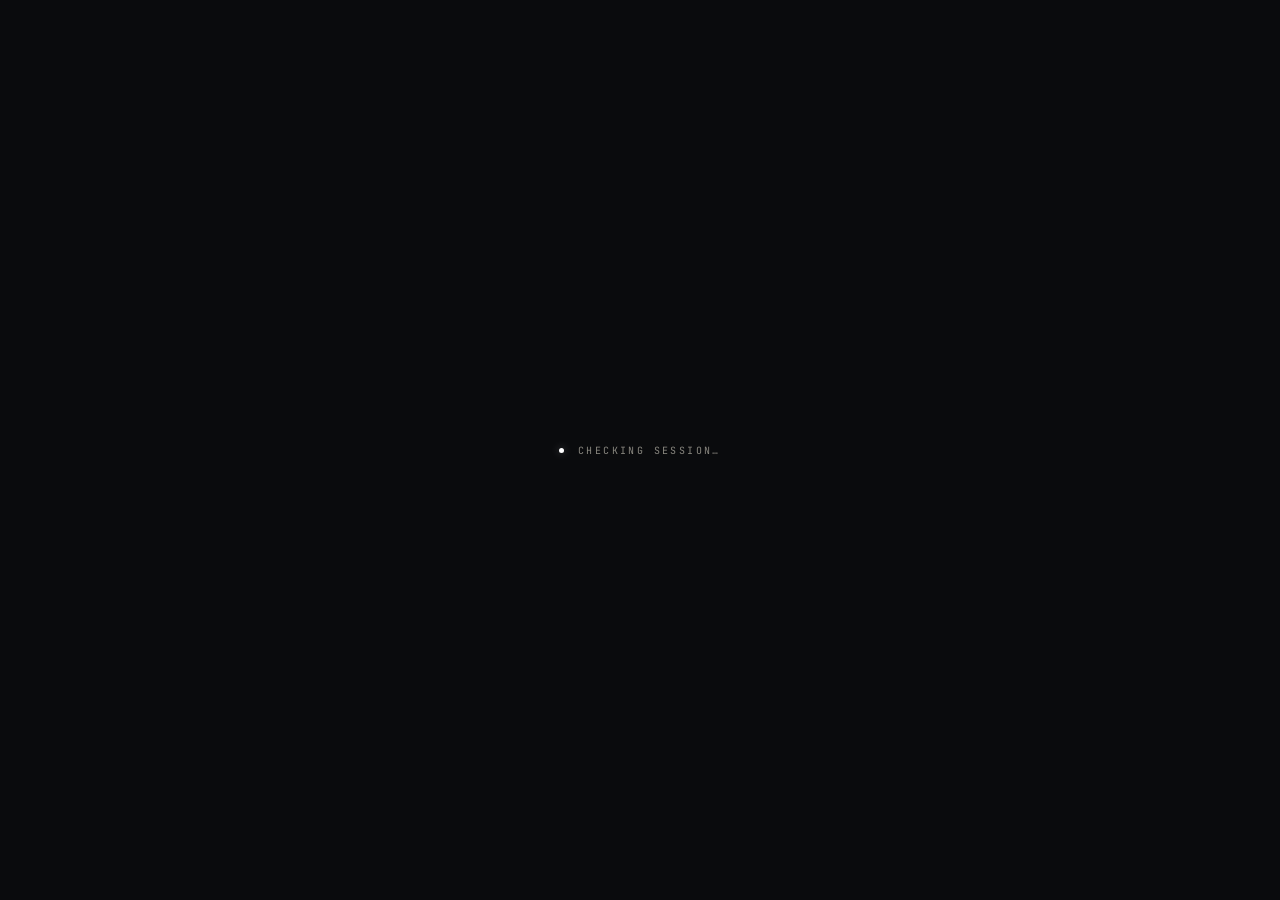
==== commit df7312a4: "Bind dashboard / projects / deliverables to per-user data" ====
--- a/index.html
+++ b/index.html
@@ -11,7 +11,8 @@
 <link href="https://fonts.googleapis.com/css2?family=Fraunces:ital,opsz,wght@0,9..144,300;0,9..144,400;0,9..144,500;1,9..144,300;1,9..144,400&family=JetBrains+Mono:wght@300;400;500&display=swap" rel="stylesheet" />
 <link rel="stylesheet" href="css/styles.css" />
 </head>
-<body>
+<body data-page="dashboard">
+<div class="splash" aria-hidden="true"><span class="dot"></span><span>Checking session…</span></div>
 <div class="grain" aria-hidden="true"></div>
 
 <div class="app">
@@ -22,13 +23,11 @@
       <span class="brand-name">ClearBot<em>/portal</em></span>
     </a>
     <nav class="crumbs" aria-label="Breadcrumb">
-      <span>Portal</span>
-      <span class="sep">/</span>
-      <span class="here">Dashboard</span>
+      <span>Portal</span><span class="sep">/</span><span class="here">Dashboard</span>
     </nav>
     <button class="user" data-user aria-label="Account menu">
-      <span class="name">Acme Co.</span>
-      <span class="avatar" aria-hidden="true">A</span>
+      <span class="name" data-user-name>…</span>
+      <span class="avatar" data-user-initial aria-hidden="true">•</span>
     </button>
   </header>
 
@@ -53,57 +52,52 @@
       <svg class="icon" viewBox="0 0 24 24" fill="none" stroke="currentColor" stroke-width="1.6" stroke-linecap="round" stroke-linejoin="round" aria-hidden="true"><path d="M6 3h12v18l-3-2-3 2-3-2-3 2z"/><path d="M9 8h6M9 12h6M9 16h4"/></svg>
       Invoices
     </a>
-
     <div class="sidebar-group">Account</div>
     <a class="nav-item" data-nav="settings.html" href="settings.html">
       <svg class="icon" viewBox="0 0 24 24" fill="none" stroke="currentColor" stroke-width="1.6" stroke-linecap="round" stroke-linejoin="round" aria-hidden="true"><circle cx="12" cy="12" r="3"/><path d="M19.4 15a1.7 1.7 0 0 0 .3 1.8l.1.1a2 2 0 1 1-2.8 2.8l-.1-.1a1.7 1.7 0 0 0-1.8-.3 1.7 1.7 0 0 0-1 1.5V21a2 2 0 1 1-4 0v-.1a1.7 1.7 0 0 0-1.1-1.5 1.7 1.7 0 0 0-1.8.3l-.1.1a2 2 0 1 1-2.8-2.8l.1-.1a1.7 1.7 0 0 0 .3-1.8 1.7 1.7 0 0 0-1.5-1H3a2 2 0 1 1 0-4h.1a1.7 1.7 0 0 0 1.5-1.1 1.7 1.7 0 0 0-.3-1.8l-.1-.1a2 2 0 1 1 2.8-2.8l.1.1a1.7 1.7 0 0 0 1.8.3H9a1.7 1.7 0 0 0 1-1.5V3a2 2 0 1 1 4 0v.1a1.7 1.7 0 0 0 1 1.5 1.7 1.7 0 0 0 1.8-.3l.1-.1a2 2 0 1 1 2.8 2.8l-.1.1a1.7 1.7 0 0 0-.3 1.8V9a1.7 1.7 0 0 0 1.5 1H21a2 2 0 1 1 0 4h-.1a1.7 1.7 0 0 0-1.5 1z"/></svg>
       Settings
     </a>
-    <a class="nav-item" href="https://login.clearbot.io">
+    <button class="nav-item" type="button" data-signout>
       <svg class="icon" viewBox="0 0 24 24" fill="none" stroke="currentColor" stroke-width="1.6" stroke-linecap="round" stroke-linejoin="round" aria-hidden="true"><path d="M9 21H5a2 2 0 0 1-2-2V5a2 2 0 0 1 2-2h4"/><path d="M16 17l5-5-5-5"/><path d="M21 12H9"/></svg>
       Sign Out
-    </a>
-
+    </button>
     <div class="spacer"></div>
-
-    <div class="foot">
-      <a href="https://clearbot.io">← Main Site</a>
-    </div>
+    <div class="foot"><a href="https://clearbot.io">← Main Site</a></div>
   </aside>
 
   <main class="main">
 
     <div class="page-head">
       <div>
-        <div class="eyebrow">Dashboard · Apr 17, 2026</div>
-        <h1>Good afternoon, <em>Acme</em>.</h1>
+        <div class="eyebrow" data-today>Dashboard</div>
+        <h1 data-greeting>Welcome back.</h1>
       </div>
       <div class="actions">
         <a href="messages.html" class="btn">Message Us</a>
-        <a href="#" class="btn btn-primary">+ New Request</a>
+        <button type="button" class="btn btn-primary" data-action="new-project">+ New Request</button>
       </div>
     </div>
 
     <div class="tiles">
-      <div class="tile">
+      <div class="tile" data-tile="active-projects">
         <div class="label">Active Projects</div>
-        <div class="val">3</div>
-        <div class="delta">1 shipping this week</div>
+        <div class="val">—</div>
+        <div class="delta">&nbsp;</div>
       </div>
-      <div class="tile">
+      <div class="tile" data-tile="pending-review">
         <div class="label">Pending Review</div>
-        <div class="val">2</div>
-        <div class="delta">Oldest · 2 days</div>
+        <div class="val">—</div>
+        <div class="delta">&nbsp;</div>
       </div>
-      <div class="tile">
+      <div class="tile" data-tile="open-invoices">
         <div class="label">Open Invoices</div>
-        <div class="val">$4,820<small>.00</small></div>
-        <div class="delta">Next due · Apr 28</div>
+        <div class="val">—</div>
+        <div class="delta">&nbsp;</div>
       </div>
-      <div class="tile">
+      <div class="tile" data-tile="unread-messages">
         <div class="label">Unread Messages</div>
-        <div class="val">5</div>
-        <div class="delta">Across 2 threads</div>
+        <div class="val">—</div>
+        <div class="delta">&nbsp;</div>
       </div>
     </div>
 
@@ -114,48 +108,7 @@
           <h2>Recent Activity</h2>
           <a class="action" href="#">View all →</a>
         </div>
-        <div class="feed">
-          <div class="feed-item new">
-            <span class="feed-dot" aria-hidden="true"></span>
-            <div class="feed-text">
-              <span class="proj">Inventory Automation</span>
-              Draft v2 pushed for your review. <em>Includes Shopify &amp; QuickBooks sync.</em>
-            </div>
-            <div class="feed-time">12m ago</div>
-          </div>
-          <div class="feed-item new">
-            <span class="feed-dot" aria-hidden="true"></span>
-            <div class="feed-text">
-              <span class="proj">Ops Dashboard</span>
-              Ethan replied in thread. <em>Re: Stripe webhooks.</em>
-            </div>
-            <div class="feed-time">1h ago</div>
-          </div>
-          <div class="feed-item">
-            <span class="feed-dot" aria-hidden="true"></span>
-            <div class="feed-text">
-              <span class="proj">Ops Dashboard</span>
-              Milestone 3 marked complete.
-            </div>
-            <div class="feed-time">yesterday</div>
-          </div>
-          <div class="feed-item">
-            <span class="feed-dot" aria-hidden="true"></span>
-            <div class="feed-text">
-              <span class="proj">Inventory Automation</span>
-              Invoice #INV-00213 issued for $2,400.
-            </div>
-            <div class="feed-time">2d ago</div>
-          </div>
-          <div class="feed-item">
-            <span class="feed-dot" aria-hidden="true"></span>
-            <div class="feed-text">
-              <span class="proj">Lead Router · Discovery</span>
-              Kickoff call scheduled for Apr 22, 2:00 PM.
-            </div>
-            <div class="feed-time">3d ago</div>
-          </div>
-        </div>
+        <div class="feed" data-activity></div>
       </section>
 
       <section class="panel">
@@ -163,38 +116,7 @@
           <h2>Your Projects</h2>
           <a class="action" href="projects.html">All →</a>
         </div>
-        <div class="proj-list">
-          <a class="proj-card" href="projects.html">
-            <div class="proj-card-head">
-              <span class="proj-card-name">Inventory Automation</span>
-              <span class="badge accent"><span class="dot"></span>In Review</span>
-            </div>
-            <div class="proj-card-bar">
-              <span class="progress"><span class="progress-bar" style="width:72%"></span></span>
-              <span class="mono">72%</span>
-            </div>
-          </a>
-          <a class="proj-card" href="projects.html">
-            <div class="proj-card-head">
-              <span class="proj-card-name">Ops Dashboard</span>
-              <span class="badge"><span class="dot"></span>In Progress</span>
-            </div>
-            <div class="proj-card-bar">
-              <span class="progress"><span class="progress-bar" style="width:45%"></span></span>
-              <span class="mono">45%</span>
-            </div>
-          </a>
-          <a class="proj-card" href="projects.html">
-            <div class="proj-card-head">
-              <span class="proj-card-name">Lead Router</span>
-              <span class="badge warn"><span class="dot"></span>Discovery</span>
-            </div>
-            <div class="proj-card-bar">
-              <span class="progress"><span class="progress-bar" style="width:10%"></span></span>
-              <span class="mono">10%</span>
-            </div>
-          </a>
-        </div>
+        <div class="proj-list" data-projects-sidebar></div>
       </section>
 
     </div>
@@ -203,6 +125,6 @@
 
 </div>
 
-<script src="js/app.js" defer></script>
+<script type="module" src="js/app.js"></script>
 </body>
 </html>
--- a/css/styles.css
+++ b/css/styles.css
@@ -67,6 +67,37 @@
   overflow: hidden; clip: rect(0,0,0,0); white-space: nowrap; border: 0;
 }
 
+/* ============ Auth gate + splash ============ */
+.splash {
+  position: fixed; inset: 0;
+  z-index: 9999;
+  background: var(--bg);
+  display: flex;
+  align-items: center;
+  justify-content: center;
+  gap: 14px;
+  color: var(--ink-dim);
+  font-size: 10px;
+  text-transform: uppercase;
+  letter-spacing: 0.24em;
+}
+.splash .dot {
+  width: 5px; height: 5px;
+  border-radius: 50%;
+  background: var(--accent);
+  box-shadow: 0 0 8px rgba(255, 255, 255, 0.35);
+  animation: pulse 1.6s ease-in-out infinite;
+}
+html[data-auth="signed-in"] .splash { display: none; }
+
+.app { opacity: 0; transition: opacity 0.25s var(--ease); }
+html[data-auth="signed-in"] .app { opacity: 1; }
+
+@keyframes pulse {
+  0%, 100% { opacity: 1; transform: scale(1); }
+  50%      { opacity: 0.4; transform: scale(0.85); }
+}
+
 /* ============ App shell ============ */
 .app {
   position: relative;
@@ -182,6 +213,11 @@
   border-radius: 2px;
   transition: background 0.2s var(--ease), color 0.2s var(--ease);
   position: relative;
+  background: transparent;
+  border: 0;
+  font-family: var(--mono);
+  cursor: pointer;
+  text-align: left;
 }
 .nav-item:hover { background: rgba(243, 241, 234, 0.03); color: var(--ink); }
 .nav-item[aria-current="page"] {
@@ -239,7 +275,7 @@
   font-weight: 300;
   color: var(--ink-dim);
 }
-.page-head .actions { display: flex; gap: 10px; flex-wrap: wrap; }
+.page-head .actions { display: flex; gap: 10px; flex-wrap: wrap; align-items: center; }
 
 /* ============ Buttons ============ */
 .btn {
@@ -260,6 +296,7 @@
   transition: background 0.2s var(--ease), border-color 0.2s var(--ease);
 }
 .btn:hover { background: rgba(243, 241, 234, 0.06); border-color: rgba(243, 241, 234, 0.22); }
+.btn[disabled] { opacity: 0.6; cursor: wait; }
 .btn-primary {
   background: var(--accent);
   color: #0a0b0d;
@@ -269,6 +306,14 @@
 .btn-sm { padding: 7px 12px; font-size: 10px; letter-spacing: 0.14em; }
 .btn-ghost { background: transparent; border-color: transparent; color: var(--ink-dim); }
 .btn-ghost:hover { background: rgba(243, 241, 234, 0.04); color: var(--ink); border-color: transparent; }
+
+.save-msg {
+  font-size: 10px;
+  text-transform: uppercase;
+  letter-spacing: 0.18em;
+  color: var(--ink-dim);
+  min-width: 80px;
+}
 
 /* ============ Panels ============ */
 .panel {
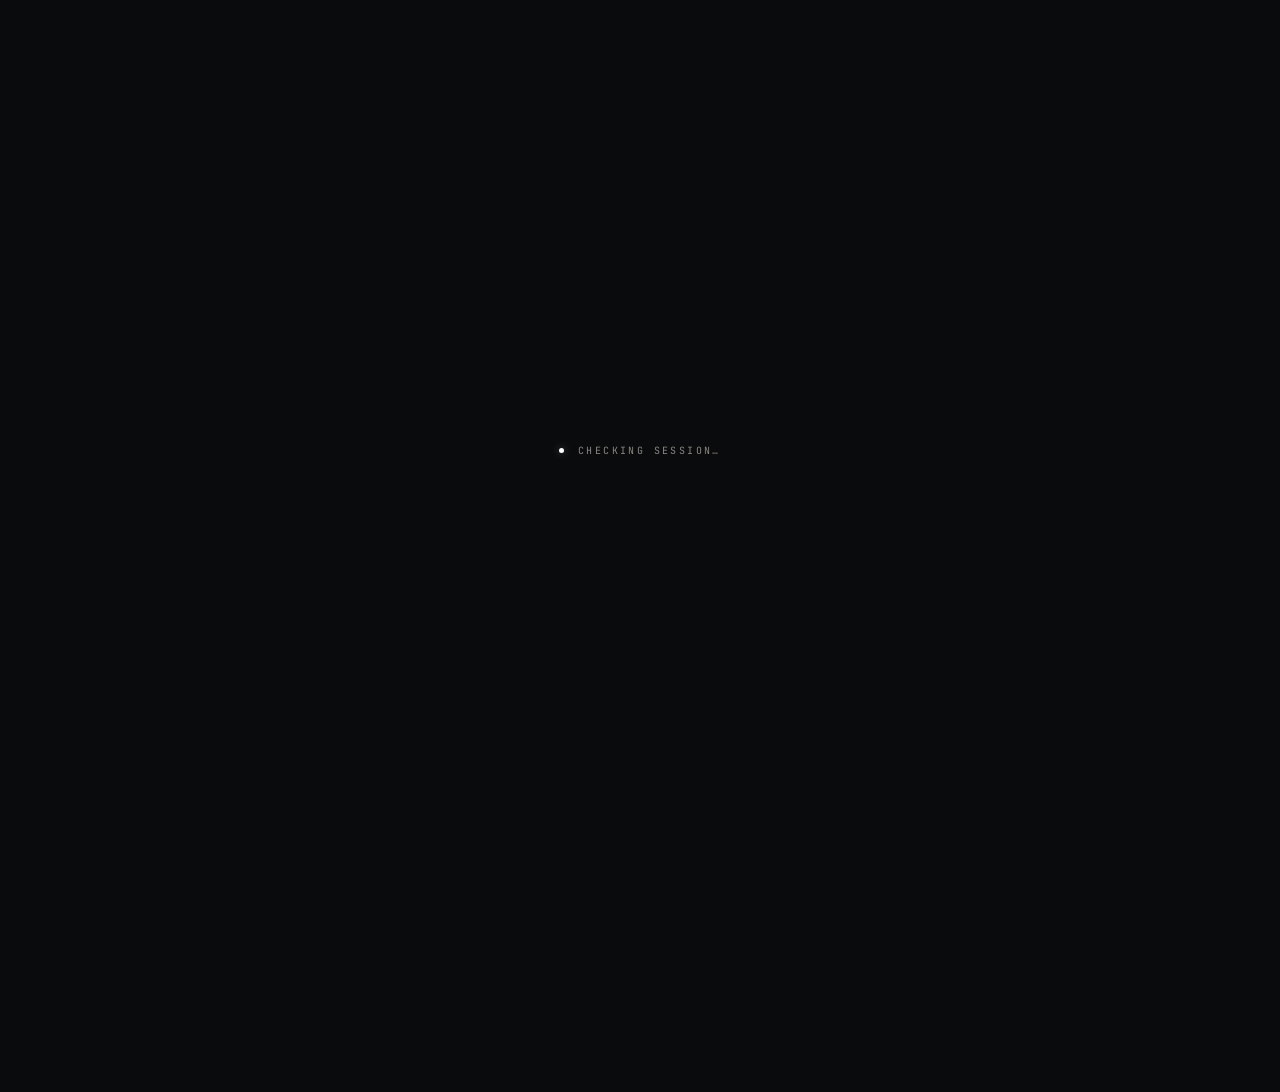
==== commit aa90ca80: "Reframe dashboard around the five core services - Add a Services showcase panel on the dashboard lis" ====
--- a/index.html
+++ b/index.html
@@ -80,12 +80,12 @@
 
     <div class="tiles">
       <div class="tile" data-tile="active-projects">
-        <div class="label">Active Projects</div>
+        <div class="label">Active Engagements</div>
         <div class="val">—</div>
         <div class="delta">&nbsp;</div>
       </div>
       <div class="tile" data-tile="pending-review">
-        <div class="label">Pending Review</div>
+        <div class="label">Awaiting Approval</div>
         <div class="val">—</div>
         <div class="delta">&nbsp;</div>
       </div>
@@ -100,6 +100,66 @@
         <div class="delta">&nbsp;</div>
       </div>
     </div>
+
+    <section class="panel bracketed services-panel">
+      <div class="panel-head">
+        <h2>Services</h2>
+        <span class="action">Pick one to brief →</span>
+      </div>
+      <div class="services">
+
+        <article class="service" data-service="brand">
+          <div class="service-head">
+            <span class="service-code">SVC / 01</span>
+            <span class="service-meta">typical · 48 hours</span>
+          </div>
+          <h3 class="service-title">Brand <em>systems</em></h3>
+          <p class="service-desc">Logo, type, color, voice, guidelines. A full identity shipped as Figma libraries and a PDF bible — ready for every downstream bot to draw from.</p>
+          <button type="button" class="service-cta" data-action="new-project" data-service-pick="brand">Explore <span aria-hidden="true">→</span></button>
+        </article>
+
+        <article class="service" data-service="web">
+          <div class="service-head">
+            <span class="service-code">SVC / 02</span>
+            <span class="service-meta">typical · 3–72 hours</span>
+          </div>
+          <h3 class="service-title">Websites <em>&amp; pages</em></h3>
+          <p class="service-desc">Marketing sites and campaign landers. On-brand, fast, analytics-wired, with A/B variants live on day one. Webflow, Framer, or custom Next.js.</p>
+          <button type="button" class="service-cta" data-action="new-project" data-service-pick="web">Explore <span aria-hidden="true">→</span></button>
+        </article>
+
+        <article class="service" data-service="ads">
+          <div class="service-head">
+            <span class="service-code">SVC / 03</span>
+            <span class="service-meta">typical · 6 hours</span>
+          </div>
+          <h3 class="service-title">Ads <em>&amp; campaigns</em></h3>
+          <p class="service-desc">Concept through live placements. Copy variants, sized creative, audience targeting, and media plans pushed straight to Meta, Google, and TikTok.</p>
+          <button type="button" class="service-cta" data-action="new-project" data-service-pick="ads">Explore <span aria-hidden="true">→</span></button>
+        </article>
+
+        <article class="service" data-service="content">
+          <div class="service-head">
+            <span class="service-code">SVC / 04</span>
+            <span class="service-meta">retainer · from $4k/mo</span>
+          </div>
+          <h3 class="service-title">Content <em>engine</em></h3>
+          <p class="service-desc">Monthly content at the scale a human team can’t match. Social posts, blogs, newsletters, and repurposing flows tuned to your brand voice.</p>
+          <button type="button" class="service-cta" data-action="new-project" data-service-pick="content">Explore <span aria-hidden="true">→</span></button>
+        </article>
+
+        <article class="service" data-service="video">
+          <div class="service-head">
+            <span class="service-code">SVC / 05</span>
+            <span class="service-meta">typical · 45 min per cut</span>
+          </div>
+          <h3 class="service-title">Video <em>&amp; motion</em></h3>
+          <p class="service-desc">Ad cuts, explainers, and social video from raw footage or stock. Music scored, captioned, sized for every placement.</p>
+          <button type="button" class="service-cta" data-action="new-project" data-service-pick="video">Explore <span aria-hidden="true">→</span></button>
+        </article>
+
+      </div>
+    </section>
 
     <div class="grid-2">
 
--- a/css/styles.css
+++ b/css/styles.css
@@ -468,6 +468,101 @@
 }
 .proj-card-name { font-family: var(--display); font-size: 16px; color: var(--ink); }
 .proj-card-bar { display: flex; align-items: center; gap: 10px; }
+
+/* ============ Services ============ */
+.services-panel {
+  margin-bottom: 20px;
+  padding: 22px 0 0;
+}
+.services-panel > .panel-head {
+  padding: 0 24px 14px;
+  margin-bottom: 0;
+}
+.services {
+  display: grid;
+  grid-template-columns: repeat(3, 1fr);
+  gap: 0;
+  border-top: 1px solid var(--rule);
+}
+.service {
+  position: relative;
+  padding: 22px 22px 20px;
+  border-right: 1px solid var(--rule);
+  border-bottom: 1px solid var(--rule);
+  display: flex;
+  flex-direction: column;
+  gap: 12px;
+  background: rgba(243, 241, 234, 0.008);
+  transition: background 0.2s var(--ease);
+}
+.service:hover { background: rgba(243, 241, 234, 0.025); }
+.services .service:nth-child(3n) { border-right: 0; }
+.services .service:nth-child(n+4) { border-bottom: 0; }
+.service-head {
+  display: flex;
+  align-items: baseline;
+  justify-content: space-between;
+  gap: 10px;
+  font-size: 10px;
+  text-transform: uppercase;
+  letter-spacing: 0.22em;
+  color: var(--ink-dim);
+}
+.service-code { color: var(--ink); }
+.service-meta { color: var(--ink-faint); font-size: 9px; letter-spacing: 0.18em; }
+.service-title {
+  font-family: var(--display);
+  font-weight: 400;
+  font-size: 24px;
+  letter-spacing: -0.01em;
+  line-height: 1.1;
+  color: var(--ink);
+}
+.service-title em { font-style: italic; font-weight: 300; color: var(--ink-dim); }
+.service-desc {
+  font-family: var(--display);
+  font-weight: 300;
+  font-size: 14px;
+  line-height: 1.55;
+  color: var(--ink-dim);
+  max-width: 44ch;
+  flex: 1;
+}
+.service-cta {
+  appearance: none;
+  background: transparent;
+  border: 0;
+  padding: 6px 0 2px;
+  margin-top: 4px;
+  color: var(--ink);
+  font-family: var(--mono);
+  font-size: 11px;
+  text-transform: uppercase;
+  letter-spacing: 0.18em;
+  cursor: pointer;
+  align-self: flex-start;
+  border-bottom: 1px solid var(--rule-strong);
+  transition: color 0.2s var(--ease), border-color 0.2s var(--ease), letter-spacing 0.2s var(--ease);
+  display: inline-flex;
+  align-items: center;
+  gap: 8px;
+}
+.service-cta:hover {
+  color: var(--accent);
+  border-color: var(--accent);
+  letter-spacing: 0.22em;
+}
+
+@media (max-width: 1100px) {
+  .services { grid-template-columns: repeat(2, 1fr); }
+  .services .service { border-right: 1px solid var(--rule); border-bottom: 1px solid var(--rule); }
+  .services .service:nth-child(2n) { border-right: 0; }
+}
+@media (max-width: 640px) {
+  .services { grid-template-columns: 1fr; }
+  .services .service { border-right: 0; border-bottom: 1px solid var(--rule); }
+  .services .service:last-child { border-bottom: 0; }
+}
 
 /* ============ Tables ============ */
 .table-wrap {
@@ -849,3 +944,156 @@
     transition-duration: 0.01ms !important;
   }
 }
+
+/* ============ Modals ============ */
+.modal-backdrop {
+  position: fixed;
+  inset: 0;
+  z-index: 1000;
+  display: flex;
+  align-items: center;
+  justify-content: center;
+  padding: 24px;
+  background: rgba(5, 6, 8, 0.72);
+  backdrop-filter: blur(10px);
+  -webkit-backdrop-filter: blur(10px);
+  opacity: 0;
+  transition: opacity 0.18s var(--ease);
+}
+.modal-backdrop.is-open { opacity: 1; }
+
+.modal {
+  position: relative;
+  width: 100%;
+  max-width: 520px;
+  overflow: hidden;
+  background: var(--bg-elev);
+  border: 1px solid var(--rule-strong);
+  border-radius: 2px;
+  padding: 30px 32px 26px;
+  transform: translateY(10px);
+  opacity: 0.8;
+  transition: transform 0.22s var(--ease), opacity 0.22s var(--ease);
+  box-shadow:
+    0 30px 80px rgba(0, 0, 0, 0.55),
+    0 0 0 1px rgba(255, 255, 255, 0.02) inset;
+}
+.modal-backdrop.is-open .modal { transform: translateY(0); opacity: 1; }
+
+.modal::before {
+  content: ""; position: absolute;
+  top: -1px; left: -1px;
+  width: 14px; height: 14px;
+  border-top: 1px solid var(--accent);
+  border-left: 1px solid var(--accent);
+  pointer-events: none;
+}
+.modal::after {
+  content: ""; position: absolute;
+  bottom: -1px; right: -1px;
+  width: 14px; height: 14px;
+  border-bottom: 1px solid var(--accent);
+  border-right: 1px solid var(--accent);
+  pointer-events: none;
+}
+
+.modal-close {
+  position: absolute;
+  top: 12px; right: 12px;
+  appearance: none;
+  background: transparent;
+  border: 0;
+  color: var(--ink-dim);
+  padding: 8px;
+  cursor: pointer;
+  border-radius: 2px;
+  transition: color 0.2s var(--ease), background 0.2s var(--ease);
+  line-height: 0;
+}
+.modal-close:hover { color: var(--ink); background: rgba(243, 241, 234, 0.05); }
+.modal-close svg { width: 14px; height: 14px; display: block; }
+
+.modal-head {
+  padding-bottom: 18px;
+  margin-bottom: 22px;
+  border-bottom: 1px dashed var(--rule);
+}
+.modal-eyebrow {
+  font-size: 10px;
+  text-transform: uppercase;
+  letter-spacing: 0.24em;
+  color: var(--ink-dim);
+  margin-bottom: 10px;
+}
+.modal-title {
+  font-family: var(--display);
+  font-weight: 400;
+  font-size: 26px;
+  letter-spacing: -0.015em;
+  line-height: 1.15;
+  color: var(--ink);
+}
+.modal-title em {
+  font-style: italic;
+  font-weight: 300;
+  color: var(--ink-dim);
+}
+
+.modal-field { margin-bottom: 16px; }
+.modal-field:last-child { margin-bottom: 0; }
+.modal-field .form-label {
+  padding-top: 0;
+  margin-bottom: 8px;
+  display: block;
+}
+
+.modal-prose {
+  font-family: var(--display);
+  font-size: 15px;
+  font-weight: 300;
+  line-height: 1.55;
+  color: var(--ink-dim);
+}
+.modal-prose + .modal-prose { margin-top: 10px; }
+.modal-prose strong { color: var(--ink); font-weight: 400; font-style: normal; }
+
+.modal-error {
+  margin-top: 14px;
+  padding: 10px 12px;
+  border: 1px solid rgba(216, 140, 124, 0.28);
+  border-radius: 2px;
+  background: rgba(216, 140, 124, 0.06);
+  color: var(--bad);
+  font-size: 11px;
+  text-transform: uppercase;
+  letter-spacing: 0.12em;
+}
+
+.modal-actions {
+  margin-top: 26px;
+  padding-top: 18px;
+  border-top: 1px dashed var(--rule);
+  display: flex;
+  justify-content: flex-end;
+  gap: 10px;
+}
+
+.btn-danger {
+  background: var(--bad);
+  color: #1a0f0c;
+  border-color: var(--bad);
+}
+.btn-danger:hover {
+  background: #e29e90;
+  border-color: #e29e90;
+}
+
+@media (max-width: 560px) {
+  .modal-backdrop { padding: 16px; }
+  .modal {
+    max-width: 100%;
+    padding: 24px 20px 20px;
+  }
+  .modal-actions { flex-direction: column-reverse; }
+  .modal-actions .btn { width: 100%; justify-content: center; }
+}
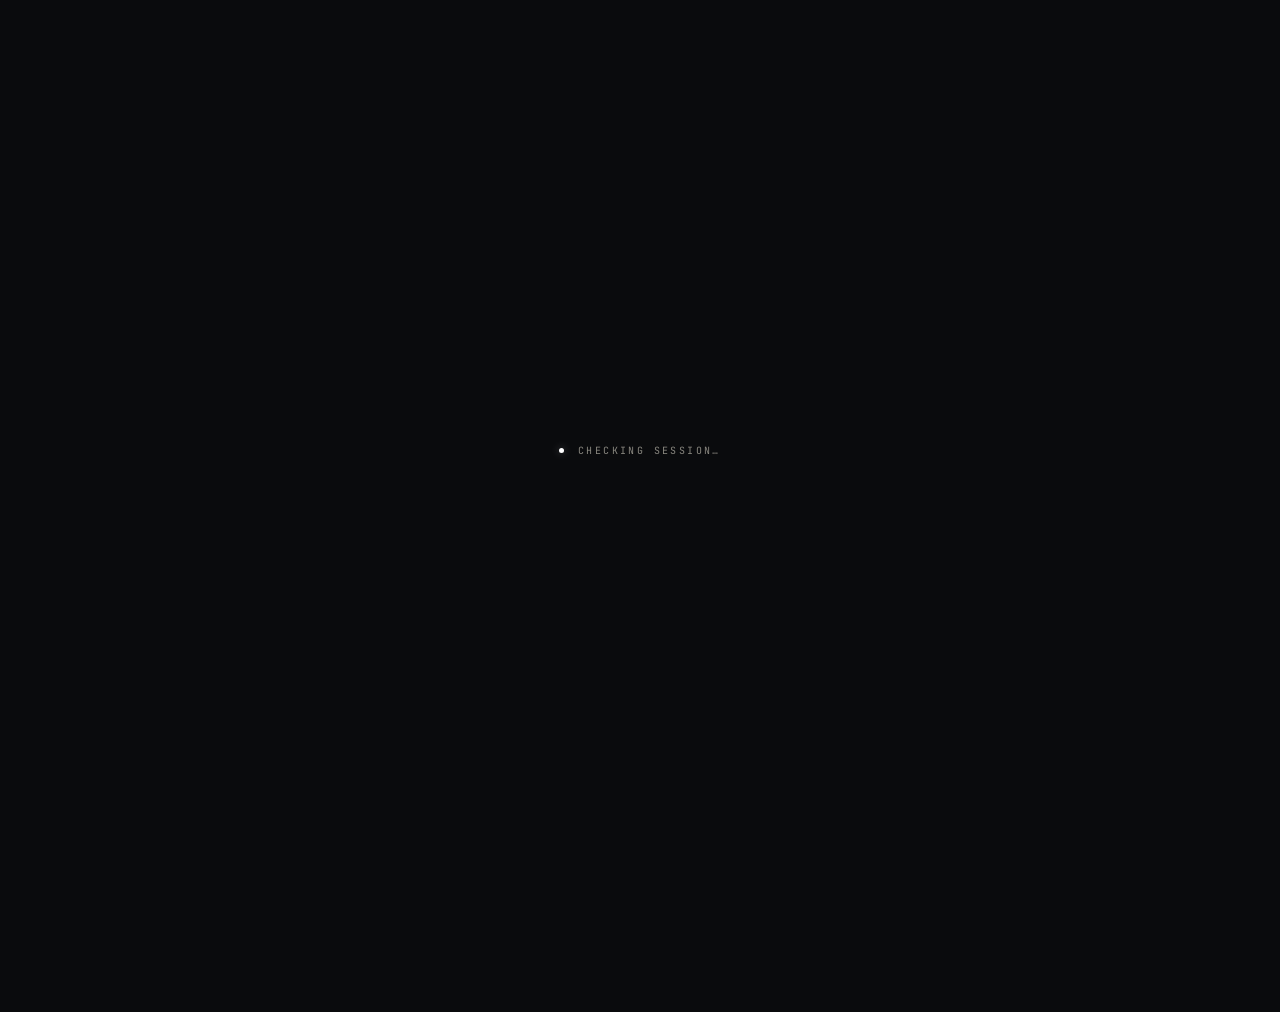
==== commit 67aba51a: "Services: individual cards in one row inside a dismissible container - Each service is now a standal" ====
--- a/index.html
+++ b/index.html
@@ -101,10 +101,15 @@
       </div>
     </div>
 
-    <section class="panel bracketed services-panel">
+    <section class="panel bracketed services-panel" data-services-panel>
       <div class="panel-head">
-        <h2>Services</h2>
-        <span class="action">Pick one to brief →</span>
+        <div class="panel-head-text">
+          <h2>Services</h2>
+          <span class="panel-sub">Pick one to brief a new project.</span>
+        </div>
+        <button type="button" class="panel-close" data-services-close aria-label="Hide services">
+          <svg viewBox="0 0 24 24" fill="none" stroke="currentColor" stroke-width="1.6" stroke-linecap="round" aria-hidden="true"><path d="M6 6l12 12M18 6l-12 12"/></svg>
+        </button>
       </div>
       <div class="services">
 
@@ -161,6 +166,10 @@
       </div>
     </section>
 
+    <div class="services-restore" data-services-restore hidden>
+      <button type="button" class="btn btn-sm" data-services-show>Show services</button>
+    </div>
+
     <div class="grid-2">
 
       <section class="panel bracketed">
--- a/css/styles.css
+++ b/css/styles.css
@@ -472,48 +472,93 @@
 /* ============ Services ============ */
 .services-panel {
   margin-bottom: 20px;
-  padding: 22px 0 0;
-}
+  padding: 24px 24px 24px;
+}
+.services-panel[hidden] { display: none; }
 .services-panel > .panel-head {
-  padding: 0 24px 14px;
-  margin-bottom: 0;
-}
+  padding: 0 0 18px;
+  margin-bottom: 20px;
+  align-items: flex-start;
+}
+.services-panel .panel-head-text {
+  display: flex;
+  flex-direction: column;
+  gap: 6px;
+}
+.services-panel .panel-sub {
+  font-family: var(--display);
+  font-style: italic;
+  font-weight: 300;
+  font-size: 13px;
+  letter-spacing: 0;
+  text-transform: none;
+  color: var(--ink-dim);
+}
+.panel-close {
+  appearance: none;
+  background: transparent;
+  border: 1px solid var(--rule);
+  color: var(--ink-dim);
+  padding: 6px;
+  cursor: pointer;
+  border-radius: 2px;
+  line-height: 0;
+  transition: color 0.2s var(--ease), background 0.2s var(--ease), border-color 0.2s var(--ease);
+}
+.panel-close:hover {
+  color: var(--ink);
+  background: rgba(243, 241, 234, 0.05);
+  border-color: var(--rule-strong);
+}
+.panel-close svg { width: 14px; height: 14px; display: block; }
+
 .services {
   display: grid;
-  grid-template-columns: repeat(3, 1fr);
-  gap: 0;
-  border-top: 1px solid var(--rule);
+  grid-template-columns: repeat(5, minmax(0, 1fr));
+  gap: 14px;
 }
 .service {
   position: relative;
-  padding: 22px 22px 20px;
-  border-right: 1px solid var(--rule);
-  border-bottom: 1px solid var(--rule);
+  padding: 18px 18px 16px;
+  border: 1px solid var(--rule);
+  border-radius: 2px;
+  background: rgba(243, 241, 234, 0.015);
   display: flex;
   flex-direction: column;
   gap: 12px;
-  background: rgba(243, 241, 234, 0.008);
-  transition: background 0.2s var(--ease);
-}
-.service:hover { background: rgba(243, 241, 234, 0.025); }
-.services .service:nth-child(3n) { border-right: 0; }
-.services .service:nth-child(n+4) { border-bottom: 0; }
+  min-width: 0;
+  transition: border-color 0.2s var(--ease), background 0.2s var(--ease), transform 0.2s var(--ease);
+}
+.service:hover {
+  border-color: var(--rule-strong);
+  background: rgba(243, 241, 234, 0.03);
+  transform: translateY(-1px);
+}
 .service-head {
   display: flex;
   align-items: baseline;
   justify-content: space-between;
-  gap: 10px;
-  font-size: 10px;
-  text-transform: uppercase;
-  letter-spacing: 0.22em;
-  color: var(--ink-dim);
-}
-.service-code { color: var(--ink); }
-.service-meta { color: var(--ink-faint); font-size: 9px; letter-spacing: 0.18em; }
+  gap: 8px;
+  font-size: 10px;
+  text-transform: uppercase;
+  letter-spacing: 0.2em;
+  color: var(--ink-dim);
+  min-width: 0;
+}
+.service-code { color: var(--ink); white-space: nowrap; }
+.service-meta {
+  color: var(--ink-faint);
+  font-size: 9px;
+  letter-spacing: 0.14em;
+  text-align: right;
+  overflow: hidden;
+  text-overflow: ellipsis;
+  white-space: nowrap;
+}
 .service-title {
   font-family: var(--display);
   font-weight: 400;
-  font-size: 24px;
+  font-size: 20px;
   letter-spacing: -0.01em;
   line-height: 1.1;
   color: var(--ink);
@@ -522,10 +567,9 @@
 .service-desc {
   font-family: var(--display);
   font-weight: 300;
-  font-size: 14px;
-  line-height: 1.55;
-  color: var(--ink-dim);
-  max-width: 44ch;
+  font-size: 13px;
+  line-height: 1.5;
+  color: var(--ink-dim);
   flex: 1;
 }
 .service-cta {
@@ -536,9 +580,9 @@
   margin-top: 4px;
   color: var(--ink);
   font-family: var(--mono);
-  font-size: 11px;
-  text-transform: uppercase;
-  letter-spacing: 0.18em;
+  font-size: 10px;
+  text-transform: uppercase;
+  letter-spacing: 0.16em;
   cursor: pointer;
   align-self: flex-start;
   border-bottom: 1px solid var(--rule-strong);
@@ -550,18 +594,24 @@
 .service-cta:hover {
   color: var(--accent);
   border-color: var(--accent);
-  letter-spacing: 0.22em;
-}
-
-@media (max-width: 1100px) {
-  .services { grid-template-columns: repeat(2, 1fr); }
-  .services .service { border-right: 1px solid var(--rule); border-bottom: 1px solid var(--rule); }
-  .services .service:nth-child(2n) { border-right: 0; }
+  letter-spacing: 0.2em;
+}
+
+.services-restore {
+  margin-bottom: 20px;
+  display: flex;
+  justify-content: flex-end;
+}
+.services-restore[hidden] { display: none; }
+
+@media (max-width: 1200px) {
+  .services { grid-template-columns: repeat(5, minmax(220px, 1fr)); overflow-x: auto; padding-bottom: 6px; }
+  .service { scroll-snap-align: start; }
+  .services { scroll-snap-type: x proximity; }
 }
 @media (max-width: 640px) {
-  .services { grid-template-columns: 1fr; }
-  .services .service { border-right: 0; border-bottom: 1px solid var(--rule); }
-  .services .service:last-child { border-bottom: 0; }
+  .services-panel { padding: 20px 18px; }
+  .services { grid-template-columns: repeat(5, minmax(240px, 1fr)); }
 }
 
 /* ============ Tables ============ */
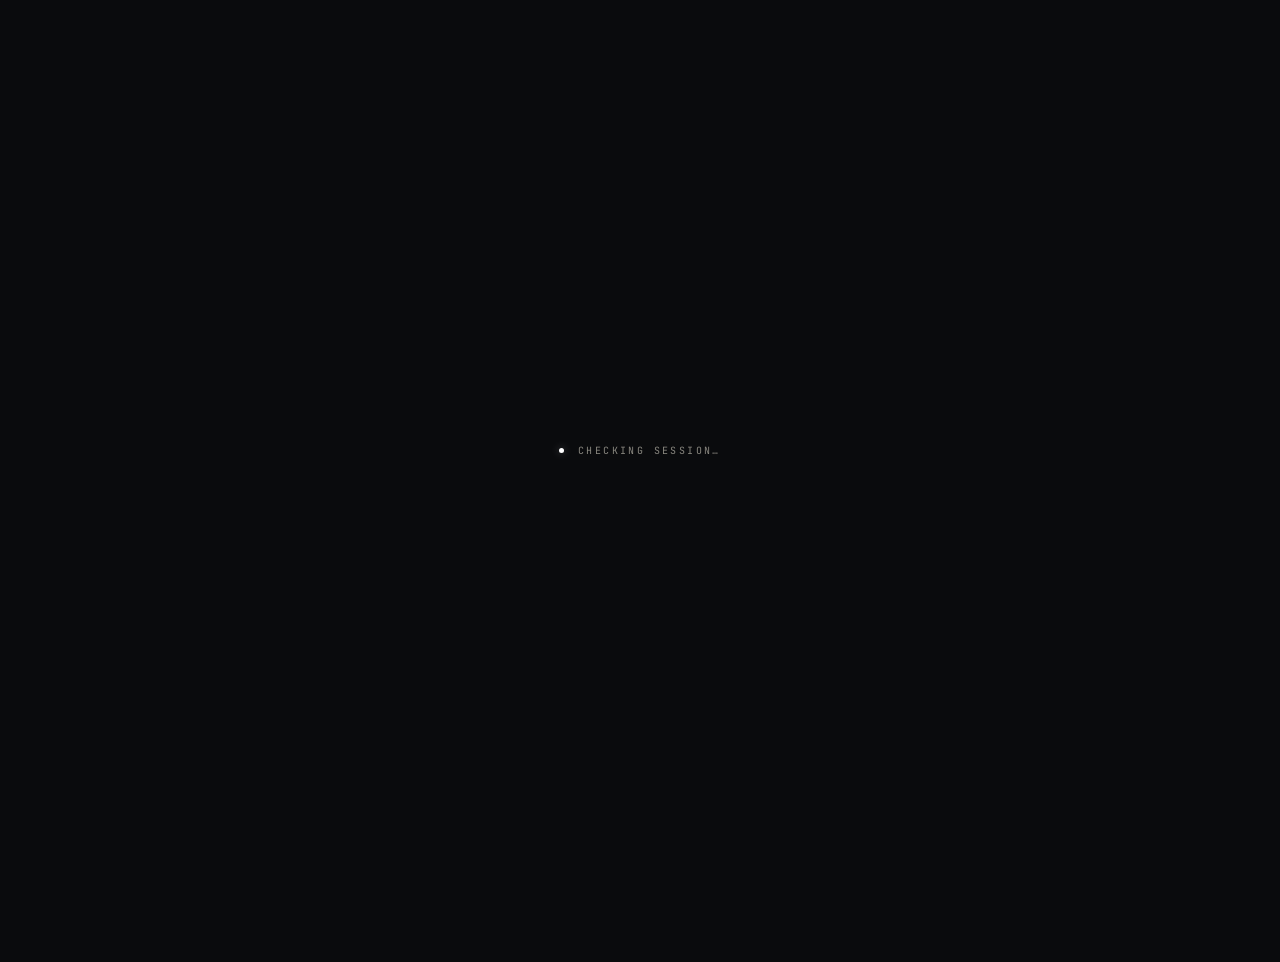
==== commit a60dafec: "Dashboard: loading skeletons, onboarding card, ARIA live region - Replace the em-dash placeholders o" ====
--- a/index.html
+++ b/index.html
@@ -18,7 +18,7 @@
 <div class="app">
 
   <header class="topbar" role="banner">
-    <a class="brand" href="index.html" aria-label="ClearBot Client Portal home">
+    <a class="brand" href="/" aria-label="ClearBot Client Portal home">
       <svg class="mark-logo" width="20" height="20" aria-hidden="true"><use href="#clearbot-logo"/></svg>
       <span class="brand-name">ClearBot<em>/portal</em></span>
     </a>
@@ -32,28 +32,28 @@
   </header>
 
   <aside class="sidebar" aria-label="Portal navigation">
-    <a class="nav-item" data-nav="index.html" href="index.html">
+    <a class="nav-item" data-nav="index" href="/">
       <svg class="icon" viewBox="0 0 24 24" fill="none" stroke="currentColor" stroke-width="1.6" stroke-linecap="round" stroke-linejoin="round" aria-hidden="true"><rect x="3" y="3" width="8" height="8"/><rect x="13" y="3" width="8" height="8"/><rect x="3" y="13" width="8" height="8"/><rect x="13" y="13" width="8" height="8"/></svg>
       Dashboard
     </a>
-    <a class="nav-item" data-nav="projects.html" href="projects.html">
+    <a class="nav-item" data-nav="projects" href="/projects">
       <svg class="icon" viewBox="0 0 24 24" fill="none" stroke="currentColor" stroke-width="1.6" stroke-linecap="round" stroke-linejoin="round" aria-hidden="true"><path d="M3 6h18M3 12h18M3 18h12"/></svg>
       Projects
     </a>
-    <a class="nav-item" data-nav="deliverables.html" href="deliverables.html">
+    <a class="nav-item" data-nav="deliverables" href="/deliverables">
       <svg class="icon" viewBox="0 0 24 24" fill="none" stroke="currentColor" stroke-width="1.6" stroke-linecap="round" stroke-linejoin="round" aria-hidden="true"><path d="M4 4h11l5 5v11H4z"/><path d="M15 4v5h5"/></svg>
       Deliverables
     </a>
-    <a class="nav-item" data-nav="messages.html" href="messages.html">
+    <a class="nav-item" data-nav="messages" href="/messages">
       <svg class="icon" viewBox="0 0 24 24" fill="none" stroke="currentColor" stroke-width="1.6" stroke-linecap="round" stroke-linejoin="round" aria-hidden="true"><path d="M4 5h16v12H8l-4 3z"/></svg>
       Messages
     </a>
-    <a class="nav-item" data-nav="invoices.html" href="invoices.html">
+    <a class="nav-item" data-nav="invoices" href="/invoices">
       <svg class="icon" viewBox="0 0 24 24" fill="none" stroke="currentColor" stroke-width="1.6" stroke-linecap="round" stroke-linejoin="round" aria-hidden="true"><path d="M6 3h12v18l-3-2-3 2-3-2-3 2z"/><path d="M9 8h6M9 12h6M9 16h4"/></svg>
       Invoices
     </a>
     <div class="sidebar-group">Account</div>
-    <a class="nav-item" data-nav="settings.html" href="settings.html">
+    <a class="nav-item" data-nav="settings" href="/settings">
       <svg class="icon" viewBox="0 0 24 24" fill="none" stroke="currentColor" stroke-width="1.6" stroke-linecap="round" stroke-linejoin="round" aria-hidden="true"><circle cx="12" cy="12" r="3"/><path d="M19.4 15a1.7 1.7 0 0 0 .3 1.8l.1.1a2 2 0 1 1-2.8 2.8l-.1-.1a1.7 1.7 0 0 0-1.8-.3 1.7 1.7 0 0 0-1 1.5V21a2 2 0 1 1-4 0v-.1a1.7 1.7 0 0 0-1.1-1.5 1.7 1.7 0 0 0-1.8.3l-.1.1a2 2 0 1 1-2.8-2.8l.1-.1a1.7 1.7 0 0 0 .3-1.8 1.7 1.7 0 0 0-1.5-1H3a2 2 0 1 1 0-4h.1a1.7 1.7 0 0 0 1.5-1.1 1.7 1.7 0 0 0-.3-1.8l-.1-.1a2 2 0 1 1 2.8-2.8l.1.1a1.7 1.7 0 0 0 1.8.3H9a1.7 1.7 0 0 0 1-1.5V3a2 2 0 1 1 4 0v.1a1.7 1.7 0 0 0 1 1.5 1.7 1.7 0 0 0 1.8-.3l.1-.1a2 2 0 1 1 2.8 2.8l-.1.1a1.7 1.7 0 0 0-.3 1.8V9a1.7 1.7 0 0 0 1.5 1H21a2 2 0 1 1 0 4h-.1a1.7 1.7 0 0 0-1.5 1z"/></svg>
       Settings
     </a>
@@ -73,33 +73,49 @@
         <h1 data-greeting>Welcome back.</h1>
       </div>
       <div class="actions">
-        <a href="messages.html" class="btn">Message Us</a>
+        <a href="/messages" class="btn">Message Us</a>
         <button type="button" class="btn btn-primary" data-action="new-project">+ New Request</button>
       </div>
     </div>
 
-    <div class="tiles">
+    <div class="tiles" role="region" aria-label="Portal summary" aria-live="polite">
       <div class="tile" data-tile="active-projects">
         <div class="label">Active Engagements</div>
-        <div class="val">—</div>
-        <div class="delta">&nbsp;</div>
+        <div class="val"><span class="tile-skel" aria-hidden="true"></span></div>
+        <div class="delta">Loading…</div>
       </div>
       <div class="tile" data-tile="pending-review">
         <div class="label">Awaiting Approval</div>
-        <div class="val">—</div>
-        <div class="delta">&nbsp;</div>
+        <div class="val"><span class="tile-skel" aria-hidden="true"></span></div>
+        <div class="delta">Loading…</div>
       </div>
       <div class="tile" data-tile="open-invoices">
         <div class="label">Open Invoices</div>
-        <div class="val">—</div>
-        <div class="delta">&nbsp;</div>
+        <div class="val"><span class="tile-skel" aria-hidden="true"></span></div>
+        <div class="delta">Loading…</div>
       </div>
       <div class="tile" data-tile="unread-messages">
         <div class="label">Unread Messages</div>
-        <div class="val">—</div>
-        <div class="delta">&nbsp;</div>
-      </div>
-    </div>
+        <div class="val"><span class="tile-skel" aria-hidden="true"></span></div>
+        <div class="delta">Loading…</div>
+      </div>
+    </div>
+
+    <section class="panel bracketed onboarding-card" data-onboarding-card hidden
+             style="margin-bottom:20px;">
+      <div class="panel-head">
+        <h2>Get your first project off the ground</h2>
+        <button type="button" class="panel-close" data-onboarding-close aria-label="Dismiss onboarding card">
+          <svg viewBox="0 0 24 24" fill="none" stroke="currentColor" stroke-width="1.6" stroke-linecap="round" aria-hidden="true"><path d="M6 6l12 12M18 6l-12 12"/></svg>
+        </button>
+      </div>
+      <div style="display:flex;flex-wrap:wrap;gap:20px;align-items:flex-end;">
+        <p class="modal-prose" style="flex:1;min-width:240px;margin:0;">
+          You’re signed in but there’s nothing here yet. Tell us what you need and we’ll scope it together — no commitment until you’ve seen a brief.
+        </p>
+        <button type="button" class="btn btn-primary" data-action="new-project">Start your first request</button>
+      </div>
+    </section>
 
     <section class="panel bracketed services-panel" data-services-panel>
       <div class="panel-head">
@@ -183,7 +199,7 @@
       <section class="panel">
         <div class="panel-head">
           <h2>Your Projects</h2>
-          <a class="action" href="projects.html">All →</a>
+          <a class="action" href="/projects">All →</a>
         </div>
         <div class="proj-list" data-projects-sidebar></div>
       </section>
--- a/css/styles.css
+++ b/css/styles.css
@@ -614,6 +614,22 @@
   .services { grid-template-columns: repeat(5, minmax(240px, 1fr)); }
 }
 
+/* ============ Search bar ============ */
+.search-bar {
+  display: flex;
+  gap: 10px;
+  margin-bottom: 20px;
+  align-items: center;
+}
+.search-bar .input { flex: 1; }
+.search-bar .count {
+  font-size: 10px;
+  color: var(--ink-dim);
+  text-transform: uppercase;
+  letter-spacing: 0.18em;
+  white-space: nowrap;
+}
+
 /* ============ Tables ============ */
 .table-wrap {
   border: 1px solid var(--rule);
@@ -805,11 +821,26 @@
   grid-template-columns: 300px 1fr;
   border: 1px solid var(--rule);
   border-radius: 2px;
-  min-height: 560px;
+  min-height: 0;
   overflow: hidden;
   background: rgba(243, 241, 234, 0.012);
 }
-.msg-list { border-right: 1px solid var(--rule); display: flex; flex-direction: column; }
+body[data-page="messages"],
+body[data-page="messages"] .app {
+  height: 100dvh;
+  overflow: hidden;
+}
+body[data-page="messages"] .main {
+  display: flex;
+  flex-direction: column;
+  min-height: 0;
+  overflow: hidden;
+  padding-bottom: 28px;
+}
+body[data-page="messages"] .msg-shell {
+  flex: 1 1 auto;
+}
+.msg-list { border-right: 1px solid var(--rule); display: flex; flex-direction: column; min-height: 0; }
 .msg-search {
   padding: 14px;
   border-bottom: 1px solid var(--rule);
@@ -853,18 +884,20 @@
 }
 .msg-thread .unread-dot { width: 6px; height: 6px; border-radius: 50%; background: var(--accent); display: inline-block; }
 
-.msg-pane { display: flex; flex-direction: column; }
+.msg-pane { display: flex; flex-direction: column; min-height: 0; }
 .msg-pane-head {
   padding: 18px 22px;
   border-bottom: 1px solid var(--rule);
   display: flex;
   justify-content: space-between;
   align-items: center;
+  flex: 0 0 auto;
 }
 .msg-pane-head .title { font-family: var(--display); font-size: 18px; color: var(--ink); }
 .msg-pane-head .sub { font-size: 10px; color: var(--ink-dim); text-transform: uppercase; letter-spacing: 0.18em; margin-top: 3px; }
 .msg-pane-body {
-  flex: 1;
+  flex: 1 1 auto;
+  min-height: 0;
   padding: 22px;
   display: flex;
   flex-direction: column;
@@ -892,6 +925,7 @@
   margin-bottom: 8px;
   display: flex;
   justify-content: space-between;
+  gap: 16px;
 }
 .msg-bubble.mine { background: rgba(255, 255, 255, 0.04); border-color: var(--rule-strong); align-self: flex-end; }
 .msg-composer {
@@ -900,6 +934,7 @@
   display: flex;
   gap: 10px;
   align-items: flex-end;
+  flex: 0 0 auto;
 }
 .msg-composer .textarea { min-height: 48px; }
 
